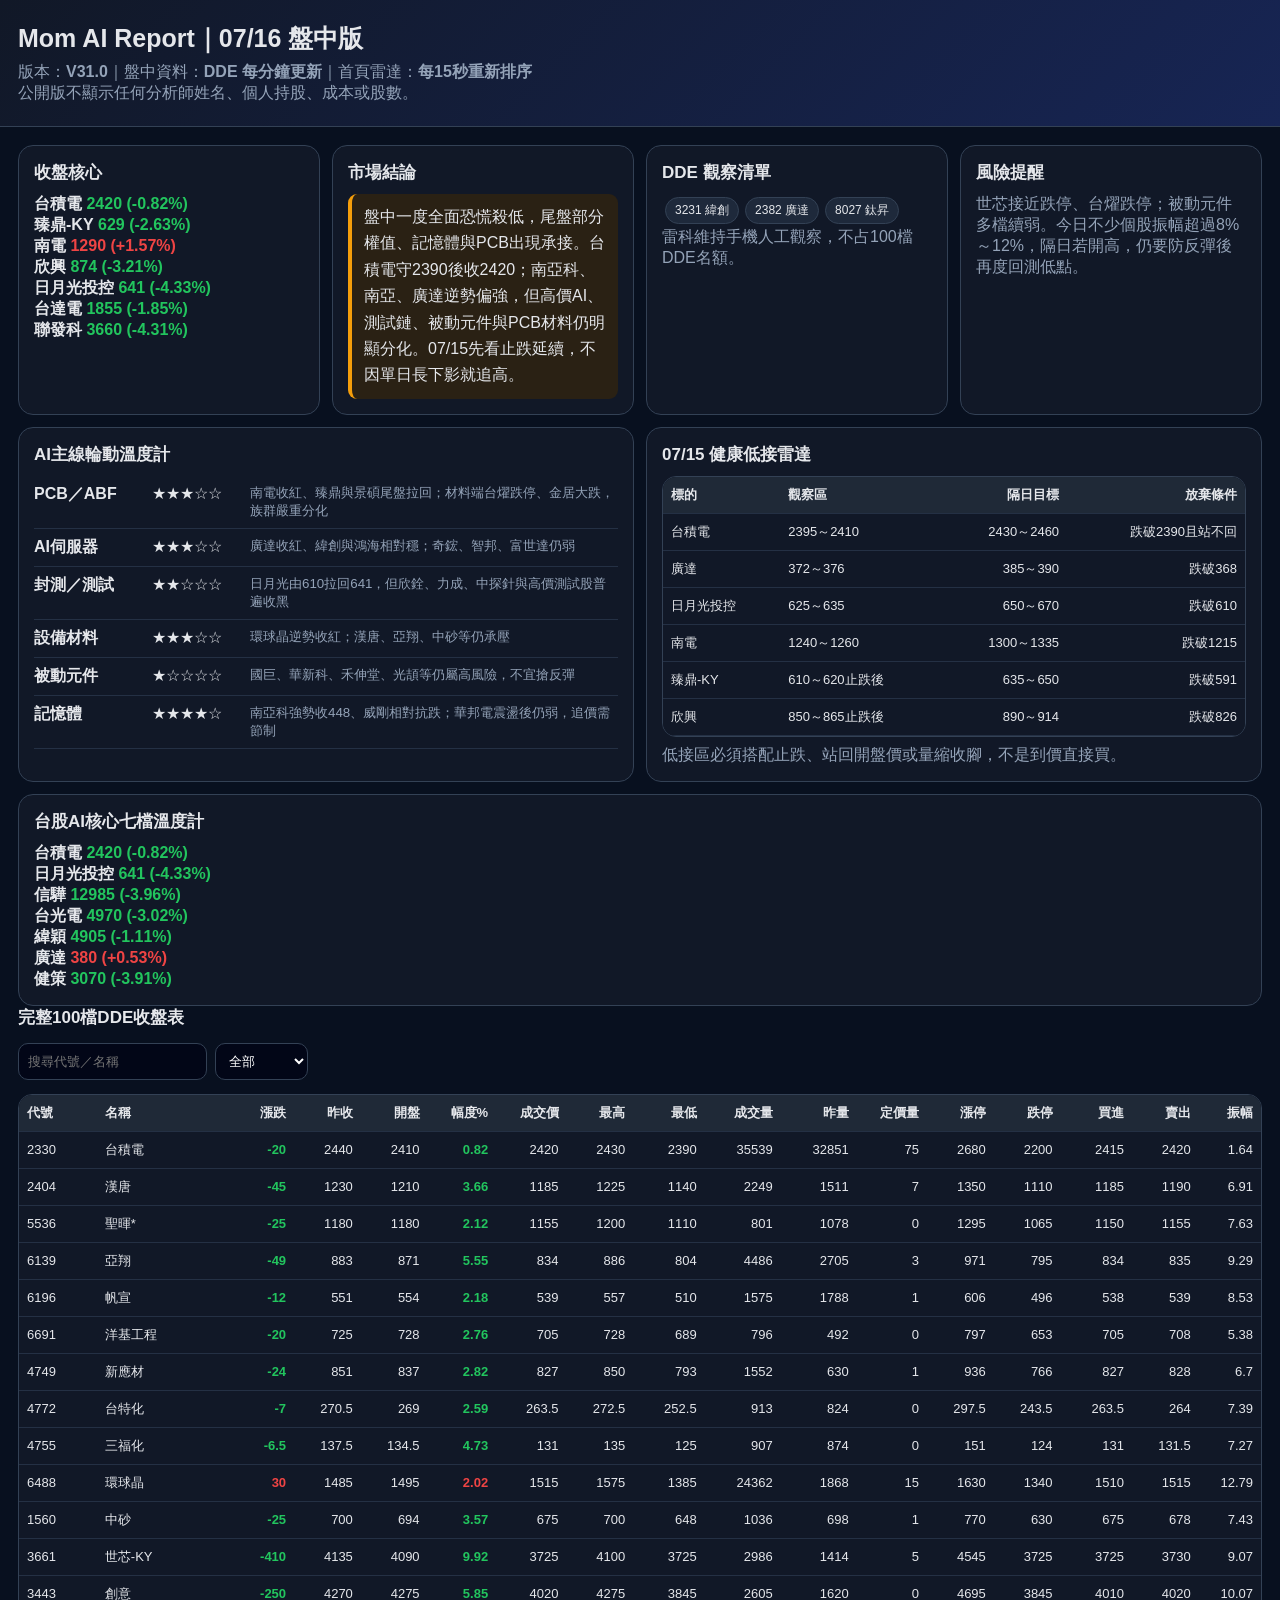
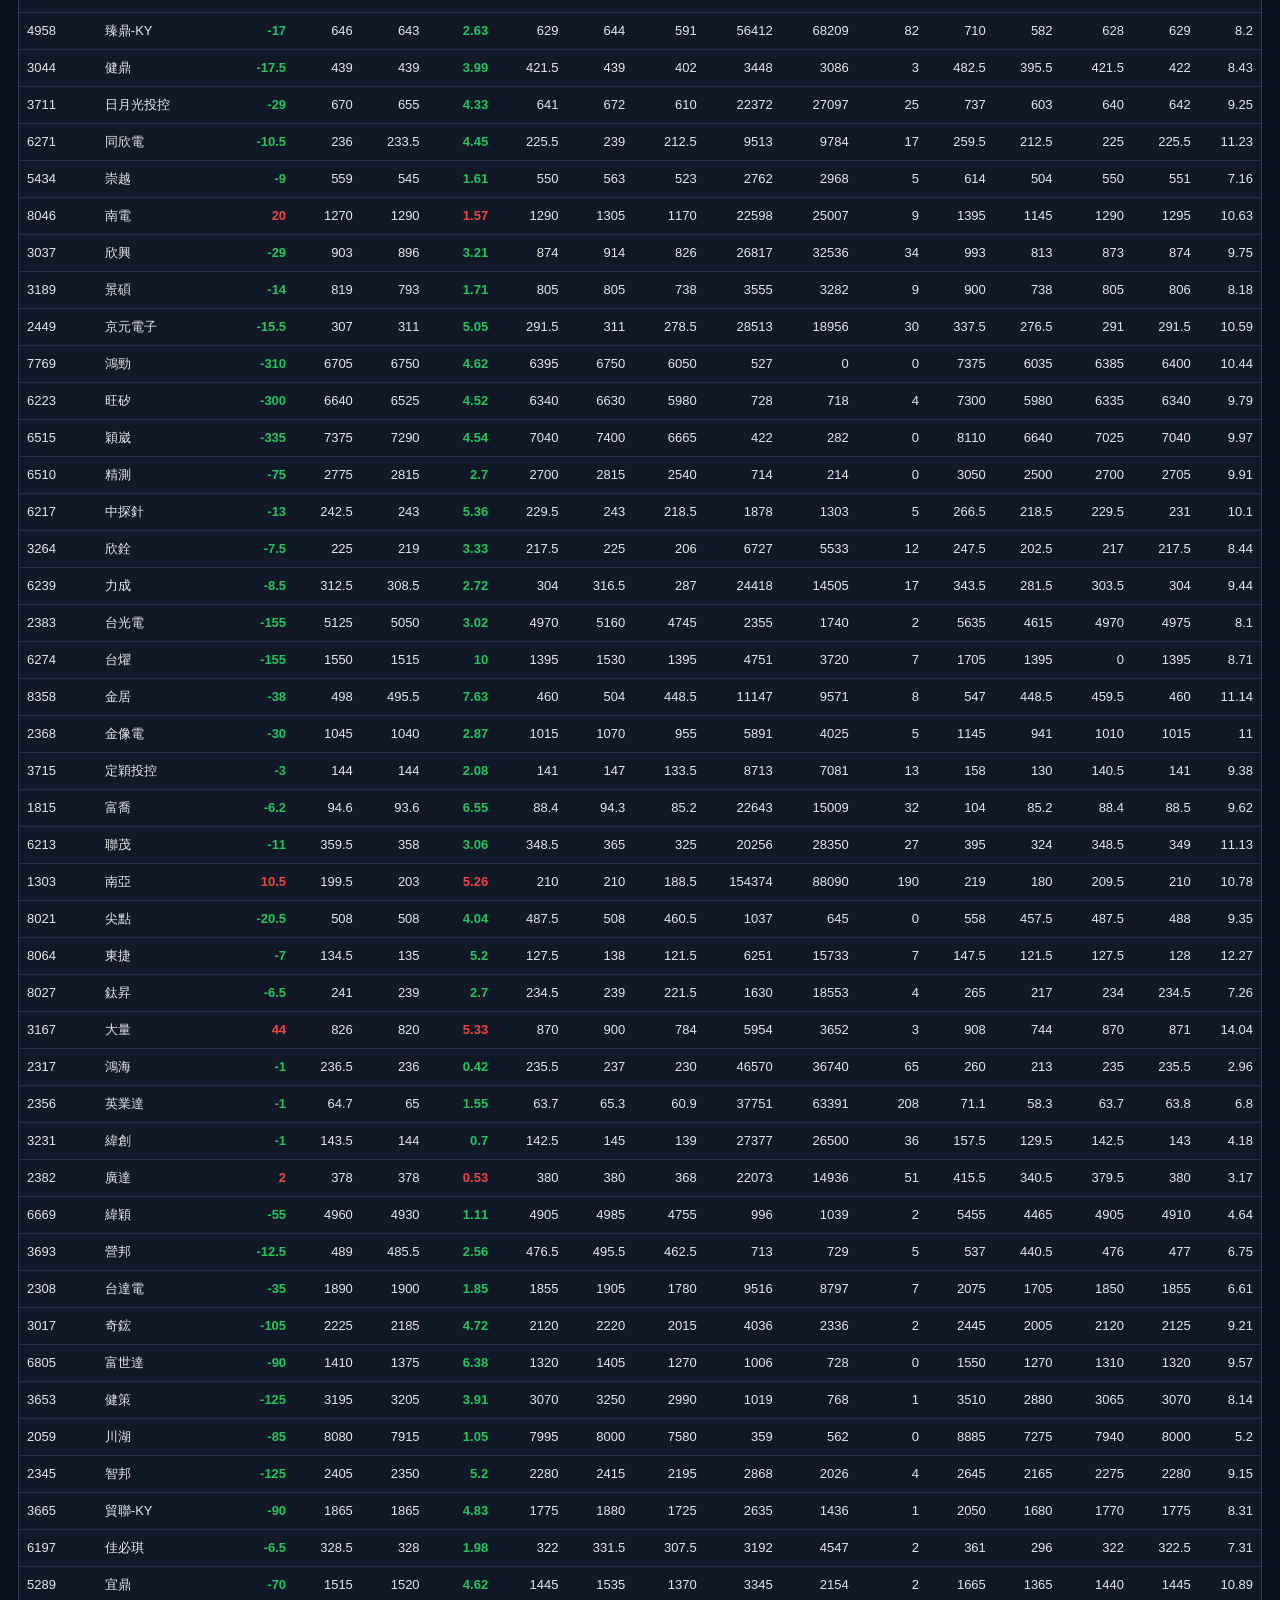
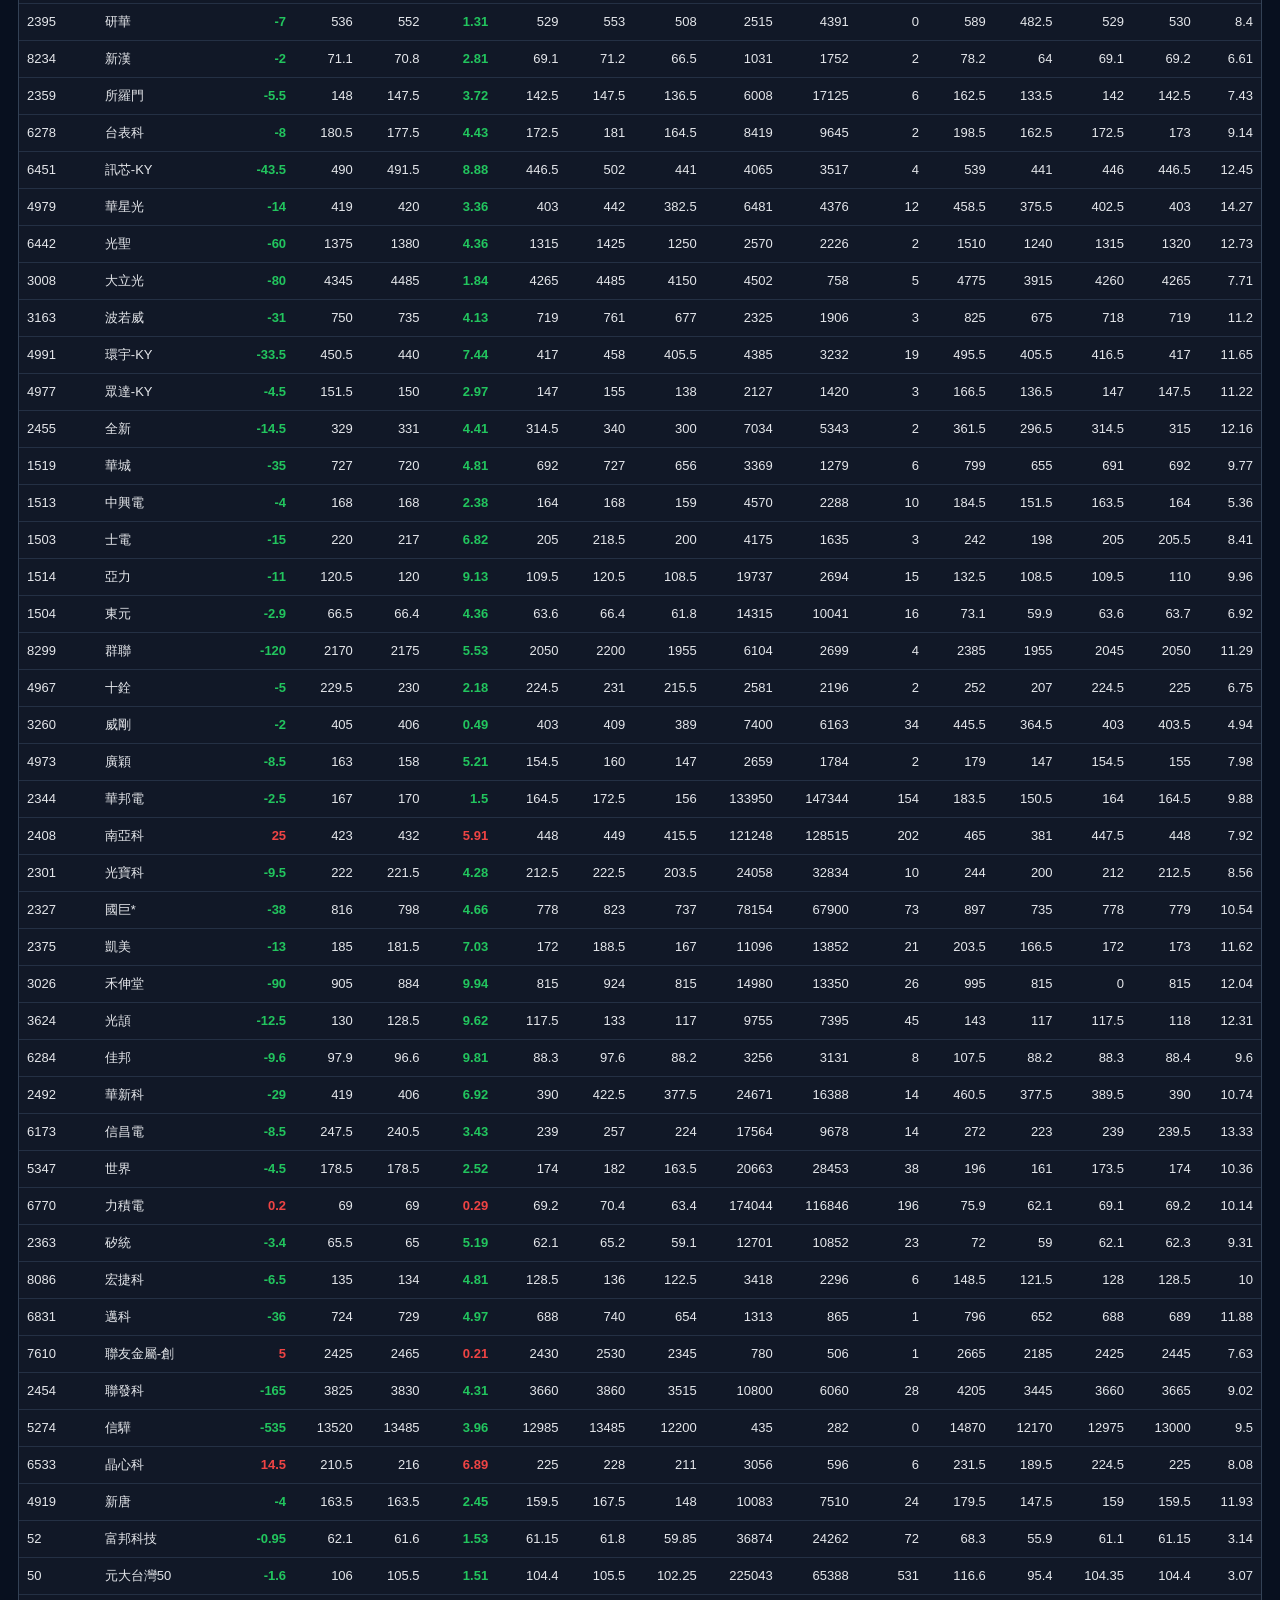
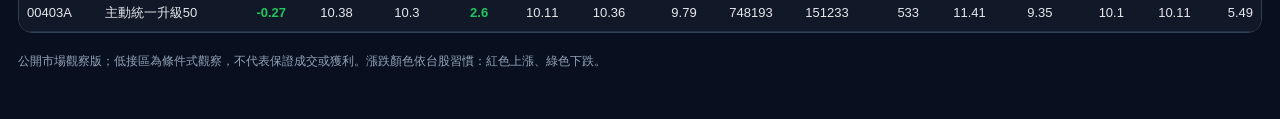
==== index.html @ e77344ac "V27.4 FIX7 select100 page update time 2026-07-16 15:23:47" ====
﻿<!doctype html>
<html lang="zh-Hant">
<head>
<meta charset="utf-8">
<meta name="viewport" content="width=device-width,initial-scale=1">
<title>Mom AI Report｜07/16 盤中版</title>
<style>
:root{--bg:#08101f;--card:#111827;--line:#334155;--text:#e5e7eb;--muted:#94a3b8;--up:#ef4444;--down:#22c55e;--warn:#f59e0b;--ok:#38bdf8}
*{box-sizing:border-box}body{margin:0;background:var(--bg);color:var(--text);font-family:-apple-system,BlinkMacSystemFont,"Segoe UI","Noto Sans TC",Arial,sans-serif}
header{padding:22px 18px;background:linear-gradient(135deg,#111827,#172554);border-bottom:1px solid var(--line)}h1{margin:0 0 7px;font-size:25px}.sub,.muted{color:var(--muted)}.wrap{max-width:1280px;margin:auto;padding:18px}
.grid{display:grid;grid-template-columns:repeat(4,1fr);gap:12px}.card{background:#111827;border:1px solid var(--line);border-radius:15px;padding:15px}.span2{grid-column:span 2}.span4{grid-column:span 4}
h2{font-size:17px;margin:0 0 10px}.badge{display:inline-block;margin:3px;padding:4px 9px;border:1px solid var(--line);background:#1e293b;border-radius:999px;font-size:12px}
.theme{display:grid;grid-template-columns:110px 90px 1fr;gap:8px;padding:8px 0;border-bottom:1px solid #243044}.theme small{color:var(--muted)}.notice{padding:10px 12px;border-left:4px solid var(--warn);background:#2a2114;border-radius:9px;line-height:1.65}
.controls{display:flex;gap:8px;flex-wrap:wrap;margin:14px 0}input,select{background:#020617;color:#fff;border:1px solid var(--line);border-radius:10px;padding:9px}
.table-wrap{overflow:auto;border-radius:14px;border:1px solid var(--line)}table{width:100%;border-collapse:collapse;background:#111827;font-size:13px}th,td{padding:9px 8px;border-bottom:1px solid #243044;text-align:right;white-space:nowrap}th{background:#1f2937;position:sticky;top:0;z-index:1}td:nth-child(1),td:nth-child(2),th:nth-child(1),th:nth-child(2){text-align:left}
.up{color:var(--up);font-weight:700}.down{color:var(--down);font-weight:700}.flat{color:var(--muted)}.footer{color:var(--muted);font-size:12px;line-height:1.7;margin:18px 0 30px}
@media(max-width:900px){.grid{grid-template-columns:1fr 1fr}.span2,.span4{grid-column:span 2}}@media(max-width:560px){.grid{grid-template-columns:1fr}.span2,.span4{grid-column:span 1}}
</style></head>
<body>
<header>
<h1>Mom AI Report｜07/16 盤中版</h1>
<div class="sub">版本：<b>V30.2</b>｜盤中資料：<b>DDE 每分鐘更新</b>｜首頁雷達：<b>每15秒重新排序</b><br>公開版不顯示任何分析師姓名、個人持股、成本或股數。</div>
</header>
<div class="wrap">
<div class="grid">
<section class="card"><h2>收盤核心</h2><div id="core"></div></section>
<section class="card"><h2>市場結論</h2><div class="notice">盤中一度全面恐慌殺低，尾盤部分權值、記憶體與PCB出現承接。台積電守2390後收2420；南亞科、南亞、廣達逆勢偏強，但高價AI、測試鏈、被動元件與PCB材料仍明顯分化。07/15先看止跌延續，不因單日長下影就追高。</div></section>
<section class="card"><h2>DDE 觀察清單</h2><span class="badge">3231 緯創</span><span class="badge">2382 廣達</span><span class="badge">8027 鈦昇</span><div class="muted">雷科維持手機人工觀察，不占100檔DDE名額。</div></section>
<section class="card"><h2>風險提醒</h2><div class="muted">世芯接近跌停、台燿跌停；被動元件多檔續弱。今日不少個股振幅超過8%～12%，隔日若開高，仍要防反彈後再度回測低點。</div></section>

<section class="card span2"><h2>AI主線輪動溫度計</h2>
<div class="theme"><b>PCB／ABF</b><span>★★★☆☆</span><small>南電收紅、臻鼎與景碩尾盤拉回；材料端台燿跌停、金居大跌，族群嚴重分化</small></div>
<div class="theme"><b>AI伺服器</b><span>★★★☆☆</span><small>廣達收紅、緯創與鴻海相對穩；奇鋐、智邦、富世達仍弱</small></div>
<div class="theme"><b>封測／測試</b><span>★★☆☆☆</span><small>日月光由610拉回641，但欣銓、力成、中探針與高價測試股普遍收黑</small></div>
<div class="theme"><b>設備材料</b><span>★★★☆☆</span><small>環球晶逆勢收紅；漢唐、亞翔、中砂等仍承壓</small></div>
<div class="theme"><b>被動元件</b><span>★☆☆☆☆</span><small>國巨、華新科、禾伸堂、光頡等仍屬高風險，不宜搶反彈</small></div>
<div class="theme"><b>記憶體</b><span>★★★★☆</span><small>南亞科強勢收448、威剛相對抗跌；華邦電震盪後仍弱，追價需節制</small></div>
</section>

<section class="card span2"><h2>07/15 健康低接雷達</h2>
<div class="table-wrap"><table><thead><tr><th>標的</th><th>觀察區</th><th>隔日目標</th><th>放棄條件</th></tr></thead><tbody>
<tr><td>台積電</td><td>2395～2410</td><td>2430～2460</td><td>跌破2390且站不回</td></tr>
<tr><td>廣達</td><td>372～376</td><td>385～390</td><td>跌破368</td></tr>
<tr><td>日月光投控</td><td>625～635</td><td>650～670</td><td>跌破610</td></tr>
<tr><td>南電</td><td>1240～1260</td><td>1300～1335</td><td>跌破1215</td></tr>
<tr><td>臻鼎-KY</td><td>610～620止跌後</td><td>635～650</td><td>跌破591</td></tr>
<tr><td>欣興</td><td>850～865止跌後</td><td>890～914</td><td>跌破826</td></tr>
</tbody></table></div>
<div class="muted" style="margin-top:8px">低接區必須搭配止跌、站回開盤價或量縮收腳，不是到價直接買。</div>
</section>

<section class="card span4"><h2>台股AI核心七檔溫度計</h2><div id="ai7"></div></section>
</div>

<h2>完整100檔DDE收盤表</h2>
<div class="controls">
<input id="q" placeholder="搜尋代號／名稱" oninput="render()">
<select id="f" onchange="render()">
<option value="all">全部</option><option value="up">紅盤</option><option value="down">綠盤</option><option value="hot">漲幅≥5%</option><option value="weak">跌幅≥3%</option>
</select>
</div>
<div class="table-wrap"><table id="tbl"></table></div>
<div class="footer">公開市場觀察版；低接區為條件式觀察，不代表保證成交或獲利。漲跌顏色依台股習慣：紅色上漲、綠色下跌。</div>
</div>

<script>
const P={"meta":{"version":"V27.2","last_updated":"2026-07-14 13:30 收盤後","dde_count":100},"rows":[{"代號":"2330","名稱":"台積電","擴充名":"2330","漲跌":-20,"昨收":2440,"開盤":2410,"幅度%":0.82,"成交價":2420,"最高":2430,"最低":2390,"成交量":35539,"昨量":32851,"定價量":75,"漲停":2680,"跌停":2200,"單量":75,"成交金額":8571322,"賣量":30,"買量":238,"振幅":1.64,"買進":2415,"賣出":2420},{"代號":"2404","名稱":"漢唐","擴充名":"2404","漲跌":-45,"昨收":1230,"開盤":1210,"幅度%":3.66,"成交價":1185,"最高":1225,"最低":1140,"成交量":2249,"昨量":1511,"定價量":7,"漲停":1350,"跌停":1110,"單量":7,"成交金額":264345,"賣量":55,"買量":19,"振幅":6.91,"買進":1185,"賣出":1190},{"代號":"5536","名稱":"聖暉*","擴充名":"5536","漲跌":-25,"昨收":1180,"開盤":1180,"幅度%":2.12,"成交價":1155,"最高":1200,"最低":1110,"成交量":801,"昨量":1078,"定價量":0,"漲停":1295,"跌停":1065,"單量":32,"成交金額":91440,"賣量":5,"買量":4,"振幅":7.63,"買進":1150,"賣出":1155},{"代號":"6139","名稱":"亞翔","擴充名":"6139","漲跌":-49,"昨收":883,"開盤":871,"幅度%":5.55,"成交價":834,"最高":886,"最低":804,"成交量":4486,"昨量":2705,"定價量":3,"漲停":971,"跌停":795,"單量":3,"成交金額":374096,"賣量":20,"買量":4,"振幅":9.29,"買進":834,"賣出":835},{"代號":"6196","名稱":"帆宣","擴充名":"6196","漲跌":-12,"昨收":551,"開盤":554,"幅度%":2.18,"成交價":539,"最高":557,"最低":510,"成交量":1575,"昨量":1788,"定價量":1,"漲停":606,"跌停":496,"單量":1,"成交金額":83761,"賣量":17,"買量":2,"振幅":8.53,"買進":538,"賣出":539},{"代號":"6691","名稱":"洋基工程","擴充名":"6691","漲跌":-20,"昨收":725,"開盤":728,"幅度%":2.76,"成交價":705,"最高":728,"最低":689,"成交量":796,"昨量":492,"定價量":0,"漲停":797,"跌停":653,"單量":27,"成交金額":55952,"賣量":1,"買量":6,"振幅":5.38,"買進":705,"賣出":708},{"代號":"4749","名稱":"新應材","擴充名":"4749","漲跌":-24,"昨收":851,"開盤":837,"幅度%":2.82,"成交價":827,"最高":850,"最低":793,"成交量":1552,"昨量":630,"定價量":1,"漲停":936,"跌停":766,"單量":1,"成交金額":126520,"賣量":1,"買量":10,"振幅":6.7,"買進":827,"賣出":828},{"代號":"4772","名稱":"台特化","擴充名":"4772","漲跌":-7,"昨收":270.5,"開盤":269,"幅度%":2.59,"成交價":263.5,"最高":272.5,"最低":252.5,"成交量":913,"昨量":824,"定價量":0,"漲停":297.5,"跌停":243.5,"單量":18,"成交金額":23717,"賣量":1,"買量":8,"振幅":7.39,"買進":263.5,"賣出":264},{"代號":"4755","名稱":"三福化","擴充名":"4755","漲跌":-6.5,"昨收":137.5,"開盤":134.5,"幅度%":4.73,"成交價":131,"最高":135,"最低":125,"成交量":907,"昨量":874,"定價量":0,"漲停":151,"跌停":124,"單量":17,"成交金額":11685,"賣量":4,"買量":2,"振幅":7.27,"買進":131,"賣出":131.5},{"代號":"6488","名稱":"環球晶","擴充名":"6488","漲跌":30,"昨收":1485,"開盤":1495,"幅度%":2.02,"成交價":1515,"最高":1575,"最低":1385,"成交量":24362,"昨量":1868,"定價量":15,"漲停":1630,"跌停":1340,"單量":15,"成交金額":3632358,"賣量":6,"買量":43,"振幅":12.79,"買進":1510,"賣出":1515},{"代號":"1560","名稱":"中砂","擴充名":"1560","漲跌":-25,"昨收":700,"開盤":694,"幅度%":3.57,"成交價":675,"最高":700,"最低":648,"成交量":1036,"昨量":698,"定價量":1,"漲停":770,"跌停":630,"單量":1,"成交金額":69411,"賣量":2,"買量":1,"振幅":7.43,"買進":675,"賣出":678},{"代號":"3661","名稱":"世芯-KY","擴充名":"3661","漲跌":-410,"昨收":4135,"開盤":4090,"幅度%":9.92,"成交價":3725,"最高":4100,"最低":3725,"成交量":2986,"昨量":1414,"定價量":5,"漲停":4545,"跌停":3725,"單量":5,"成交金額":1128360,"賣量":3,"買量":8,"振幅":9.07,"買進":3725,"賣出":3730},{"代號":"3443","名稱":"創意","擴充名":"3443","漲跌":-250,"昨收":4270,"開盤":4275,"幅度%":5.85,"成交價":4020,"最高":4275,"最低":3845,"成交量":2605,"昨量":1620,"定價量":0,"漲停":4695,"跌停":3845,"單量":53,"成交金額":1030665,"賣量":1,"買量":2,"振幅":10.07,"買進":4010,"賣出":4020},{"代號":"4958","名稱":"臻鼎-KY","擴充名":"4958","漲跌":-17,"昨收":646,"開盤":643,"幅度%":2.63,"成交價":629,"最高":644,"最低":591,"成交量":56412,"昨量":68209,"定價量":82,"漲停":710,"跌停":582,"單量":82,"成交金額":3483596,"賣量":175,"買量":116,"振幅":8.2,"買進":628,"賣出":629},{"代號":"3044","名稱":"健鼎","擴充名":"3044","漲跌":-17.5,"昨收":439,"開盤":439,"幅度%":3.99,"成交價":421.5,"最高":439,"最低":402,"成交量":3448,"昨量":3086,"定價量":3,"漲停":482.5,"跌停":395.5,"單量":3,"成交金額":144118,"賣量":6,"買量":17,"振幅":8.43,"買進":421.5,"賣出":422},{"代號":"3711","名稱":"日月光投控","擴充名":"3711","漲跌":-29,"昨收":670,"開盤":655,"幅度%":4.33,"成交價":641,"最高":672,"最低":610,"成交量":22372,"昨量":27097,"定價量":25,"漲停":737,"跌停":603,"單量":25,"成交金額":1419134,"賣量":114,"買量":8,"振幅":9.25,"買進":640,"賣出":642},{"代號":"6271","名稱":"同欣電","擴充名":"6271","漲跌":-10.5,"昨收":236,"開盤":233.5,"幅度%":4.45,"成交價":225.5,"最高":239,"最低":212.5,"成交量":9513,"昨量":9784,"定價量":17,"漲停":259.5,"跌停":212.5,"單量":17,"成交金額":212179,"賣量":50,"買量":28,"振幅":11.23,"買進":225,"賣出":225.5},{"代號":"5434","名稱":"崇越","擴充名":"5434","漲跌":-9,"昨收":559,"開盤":545,"幅度%":1.61,"成交價":550,"最高":563,"最低":523,"成交量":2762,"昨量":2968,"定價量":5,"漲停":614,"跌停":504,"單量":5,"成交金額":150645,"賣量":12,"買量":4,"振幅":7.16,"買進":550,"賣出":551},{"代號":"8046","名稱":"南電","擴充名":"8046","漲跌":20,"昨收":1270,"開盤":1290,"幅度%":1.57,"成交價":1290,"最高":1305,"最低":1170,"成交量":22598,"昨量":25007,"定價量":9,"漲停":1395,"跌停":1145,"單量":9,"成交金額":2819625,"賣量":38,"買量":26,"振幅":10.63,"買進":1290,"賣出":1295},{"代號":"3037","名稱":"欣興","擴充名":"3037","漲跌":-29,"昨收":903,"開盤":896,"幅度%":3.21,"成交價":874,"最高":914,"最低":826,"成交量":26817,"昨量":32536,"定價量":34,"漲停":993,"跌停":813,"單量":34,"成交金額":2325254,"賣量":37,"買量":23,"振幅":9.75,"買進":873,"賣出":874},{"代號":"3189","名稱":"景碩","擴充名":"3189","漲跌":-14,"昨收":819,"開盤":793,"幅度%":1.71,"成交價":805,"最高":805,"最低":738,"成交量":3555,"昨量":3282,"定價量":9,"漲停":900,"跌停":738,"單量":9,"成交金額":274819,"賣量":1,"買量":3,"振幅":8.18,"買進":805,"賣出":806},{"代號":"2449","名稱":"京元電子","擴充名":"2449","漲跌":-15.5,"昨收":307,"開盤":311,"幅度%":5.05,"成交價":291.5,"最高":311,"最低":278.5,"成交量":28513,"昨量":18956,"定價量":30,"漲停":337.5,"跌停":276.5,"單量":30,"成交金額":824912,"賣量":23,"買量":204,"振幅":10.59,"買進":291,"賣出":291.5},{"代號":"7769","名稱":"鴻勁","擴充名":"7769","漲跌":-310,"昨收":6705,"開盤":6750,"幅度%":4.62,"成交價":6395,"最高":6750,"最低":6050,"成交量":527,"昨量":0,"定價量":0,"漲停":7375,"跌停":6035,"單量":34,"成交金額":332881,"賣量":7,"買量":1,"振幅":10.44,"買進":6385,"賣出":6400},{"代號":"6223","名稱":"旺矽","擴充名":"6223","漲跌":-300,"昨收":6640,"開盤":6525,"幅度%":4.52,"成交價":6340,"最高":6630,"最低":5980,"成交量":728,"昨量":718,"定價量":4,"漲停":7300,"跌停":5980,"單量":4,"成交金額":455657,"賣量":8,"買量":1,"振幅":9.79,"買進":6335,"賣出":6340},{"代號":"6515","名稱":"穎崴","擴充名":"6515","漲跌":-335,"昨收":7375,"開盤":7290,"幅度%":4.54,"成交價":7040,"最高":7400,"最低":6665,"成交量":422,"昨量":282,"定價量":0,"漲停":8110,"跌停":6640,"單量":31,"成交金額":291985,"賣量":1,"買量":1,"振幅":9.97,"買進":7025,"賣出":7040},{"代號":"6510","名稱":"精測","擴充名":"6510","漲跌":-75,"昨收":2775,"開盤":2815,"幅度%":2.7,"成交價":2700,"最高":2815,"最低":2540,"成交量":714,"昨量":214,"定價量":0,"漲停":3050,"跌停":2500,"單量":21,"成交金額":187765,"賣量":2,"買量":6,"振幅":9.91,"買進":2700,"賣出":2705},{"代號":"6217","名稱":"中探針","擴充名":"6217","漲跌":-13,"昨收":242.5,"開盤":243,"幅度%":5.36,"成交價":229.5,"最高":243,"最低":218.5,"成交量":1878,"昨量":1303,"定價量":5,"漲停":266.5,"跌停":218.5,"單量":5,"成交金額":42211,"賣量":4,"買量":2,"振幅":10.1,"買進":229.5,"賣出":231},{"代號":"3264","名稱":"欣銓","擴充名":"3264","漲跌":-7.5,"昨收":225,"開盤":219,"幅度%":3.33,"成交價":217.5,"最高":225,"最低":206,"成交量":6727,"昨量":5533,"定價量":12,"漲停":247.5,"跌停":202.5,"單量":12,"成交金額":143755,"賣量":7,"買量":100,"振幅":8.44,"買進":217,"賣出":217.5},{"代號":"6239","名稱":"力成","擴充名":"6239","漲跌":-8.5,"昨收":312.5,"開盤":308.5,"幅度%":2.72,"成交價":304,"最高":316.5,"最低":287,"成交量":24418,"昨量":14505,"定價量":17,"漲停":343.5,"跌停":281.5,"單量":17,"成交金額":727328,"賣量":7,"買量":25,"振幅":9.44,"買進":303.5,"賣出":304},{"代號":"2383","名稱":"台光電","擴充名":"2383","漲跌":-155,"昨收":5125,"開盤":5050,"幅度%":3.02,"成交價":4970,"最高":5160,"最低":4745,"成交量":2355,"昨量":1740,"定價量":2,"漲停":5635,"跌停":4615,"單量":2,"成交金額":1160769,"賣量":4,"買量":3,"振幅":8.1,"買進":4970,"賣出":4975},{"代號":"6274","名稱":"台燿","擴充名":"6274","漲跌":-155,"昨收":1550,"開盤":1515,"幅度%":10,"成交價":1395,"最高":1530,"最低":1395,"成交量":4751,"昨量":3720,"定價量":7,"漲停":1705,"跌停":1395,"單量":7,"成交金額":682562,"賣量":2417,"買量":0,"振幅":8.71,"買進":0,"賣出":1395},{"代號":"8358","名稱":"金居","擴充名":"8358","漲跌":-38,"昨收":498,"開盤":495.5,"幅度%":7.63,"成交價":460,"最高":504,"最低":448.5,"成交量":11147,"昨量":9571,"定價量":8,"漲停":547,"跌停":448.5,"單量":8,"成交金額":518064,"賣量":82,"買量":17,"振幅":11.14,"買進":459.5,"賣出":460},{"代號":"2368","名稱":"金像電","擴充名":"2368","漲跌":-30,"昨收":1045,"開盤":1040,"幅度%":2.87,"成交價":1015,"最高":1070,"最低":955,"成交量":5891,"昨量":4025,"定價量":5,"漲停":1145,"跌停":941,"單量":5,"成交金額":586132,"賣量":36,"買量":28,"振幅":11,"買進":1010,"賣出":1015},{"代號":"3715","名稱":"定穎投控","擴充名":"3715","漲跌":-3,"昨收":144,"開盤":144,"幅度%":2.08,"成交價":141,"最高":147,"最低":133.5,"成交量":8713,"昨量":7081,"定價量":13,"漲停":158,"跌停":130,"單量":13,"成交金額":121374,"賣量":11,"買量":27,"振幅":9.38,"買進":140.5,"賣出":141},{"代號":"1815","名稱":"富喬","擴充名":"1815","漲跌":-6.2,"昨收":94.6,"開盤":93.6,"幅度%":6.55,"成交價":88.4,"最高":94.3,"最低":85.2,"成交量":22643,"昨量":15009,"定價量":32,"漲停":104,"跌停":85.2,"單量":32,"成交金額":199339,"賣量":27,"買量":55,"振幅":9.62,"買進":88.4,"賣出":88.5},{"代號":"6213","名稱":"聯茂","擴充名":"6213","漲跌":-11,"昨收":359.5,"開盤":358,"幅度%":3.06,"成交價":348.5,"最高":365,"最低":325,"成交量":20256,"昨量":28350,"定價量":27,"漲停":395,"跌停":324,"單量":27,"成交金額":700650,"賣量":12,"買量":222,"振幅":11.13,"買進":348.5,"賣出":349},{"代號":"1303","名稱":"南亞","擴充名":"1303","漲跌":10.5,"昨收":199.5,"開盤":203,"幅度%":5.26,"成交價":210,"最高":210,"最低":188.5,"成交量":154374,"昨量":88090,"定價量":190,"漲停":219,"跌停":180,"單量":190,"成交金額":3081455,"賣量":292,"買量":108,"振幅":10.78,"買進":209.5,"賣出":210},{"代號":"8021","名稱":"尖點","擴充名":"8021","漲跌":-20.5,"昨收":508,"開盤":508,"幅度%":4.04,"成交價":487.5,"最高":508,"最低":460.5,"成交量":1037,"昨量":645,"定價量":0,"漲停":558,"跌停":457.5,"單量":58,"成交金額":49357,"賣量":14,"買量":1,"振幅":9.35,"買進":487.5,"賣出":488},{"代號":"8064","名稱":"東捷","擴充名":"8064","漲跌":-7,"昨收":134.5,"開盤":135,"幅度%":5.2,"成交價":127.5,"最高":138,"最低":121.5,"成交量":6251,"昨量":15733,"定價量":7,"漲停":147.5,"跌停":121.5,"單量":7,"成交金額":80325,"賣量":11,"買量":58,"振幅":12.27,"買進":127.5,"賣出":128},{"代號":"8027","名稱":"鈦昇","擴充名":"8027","漲跌":-6.5,"昨收":241,"開盤":239,"幅度%":2.7,"成交價":234.5,"最高":239,"最低":221.5,"成交量":1630,"昨量":18553,"定價量":4,"漲停":265,"跌停":217,"單量":4,"成交金額":37594,"賣量":5,"買量":10,"振幅":7.26,"買進":234,"賣出":234.5},{"代號":"3167","名稱":"大量","擴充名":"3167","漲跌":44,"昨收":826,"開盤":820,"幅度%":5.33,"成交價":870,"最高":900,"最低":784,"成交量":5954,"昨量":3652,"定價量":3,"漲停":908,"跌停":744,"單量":3,"成交金額":498634,"賣量":5,"買量":4,"振幅":14.04,"買進":870,"賣出":871},{"代號":"2317","名稱":"鴻海","擴充名":"2317","漲跌":-1,"昨收":236.5,"開盤":236,"幅度%":0.42,"成交價":235.5,"最高":237,"最低":230,"成交量":46570,"昨量":36740,"定價量":65,"漲停":260,"跌停":213,"單量":65,"成交金額":1086558,"賣量":189,"買量":99,"振幅":2.96,"買進":235,"賣出":235.5},{"代號":"2356","名稱":"英業達","擴充名":"2356","漲跌":-1,"昨收":64.7,"開盤":65,"幅度%":1.55,"成交價":63.7,"最高":65.3,"最低":60.9,"成交量":37751,"昨量":63391,"定價量":208,"漲停":71.1,"跌停":58.3,"單量":208,"成交金額":238430,"賣量":1,"買量":13,"振幅":6.8,"買進":63.7,"賣出":63.8},{"代號":"3231","名稱":"緯創","擴充名":"3231","漲跌":-1,"昨收":143.5,"開盤":144,"幅度%":0.7,"成交價":142.5,"最高":145,"最低":139,"成交量":27377,"昨量":26500,"定價量":36,"漲停":157.5,"跌停":129.5,"單量":36,"成交金額":386637,"賣量":614,"買量":159,"振幅":4.18,"買進":142.5,"賣出":143},{"代號":"2382","名稱":"廣達","擴充名":"2382","漲跌":2,"昨收":378,"開盤":378,"幅度%":0.53,"成交價":380,"最高":380,"最低":368,"成交量":22073,"昨量":14936,"定價量":51,"漲停":415.5,"跌停":340.5,"單量":51,"成交金額":826728,"賣量":54,"買量":6,"振幅":3.17,"買進":379.5,"賣出":380},{"代號":"6669","名稱":"緯穎","擴充名":"6669","漲跌":-55,"昨收":4960,"開盤":4930,"幅度%":1.11,"成交價":4905,"最高":4985,"最低":4755,"成交量":996,"昨量":1039,"定價量":2,"漲停":5455,"跌停":4465,"單量":2,"成交金額":483959,"賣量":3,"買量":8,"振幅":4.64,"買進":4905,"賣出":4910},{"代號":"3693","名稱":"營邦","擴充名":"3693","漲跌":-12.5,"昨收":489,"開盤":485.5,"幅度%":2.56,"成交價":476.5,"最高":495.5,"最低":462.5,"成交量":713,"昨量":729,"定價量":5,"漲停":537,"跌停":440.5,"單量":5,"成交金額":33895,"賣量":1,"買量":6,"振幅":6.75,"買進":476,"賣出":477},{"代號":"2308","名稱":"台達電","擴充名":"2308","漲跌":-35,"昨收":1890,"開盤":1900,"幅度%":1.85,"成交價":1855,"最高":1905,"最低":1780,"成交量":9516,"昨量":8797,"定價量":7,"漲停":2075,"跌停":1705,"單量":7,"成交金額":1746339,"賣量":20,"買量":101,"振幅":6.61,"買進":1850,"賣出":1855},{"代號":"3017","名稱":"奇鋐","擴充名":"3017","漲跌":-105,"昨收":2225,"開盤":2185,"幅度%":4.72,"成交價":2120,"最高":2220,"最低":2015,"成交量":4036,"昨量":2336,"定價量":2,"漲停":2445,"跌停":2005,"單量":2,"成交金額":846240,"賣量":17,"買量":6,"振幅":9.21,"買進":2120,"賣出":2125},{"代號":"6805","名稱":"富世達","擴充名":"6805","漲跌":-90,"昨收":1410,"開盤":1375,"幅度%":6.38,"成交價":1320,"最高":1405,"最低":1270,"成交量":1006,"昨量":728,"定價量":0,"漲停":1550,"跌停":1270,"單量":45,"成交金額":132340,"賣量":2,"買量":10,"振幅":9.57,"買進":1310,"賣出":1320},{"代號":"3653","名稱":"健策","擴充名":"3653","漲跌":-125,"昨收":3195,"開盤":3205,"幅度%":3.91,"成交價":3070,"最高":3250,"最低":2990,"成交量":1019,"昨量":768,"定價量":1,"漲停":3510,"跌停":2880,"單量":1,"成交金額":315303,"賣量":9,"買量":1,"振幅":8.14,"買進":3065,"賣出":3070},{"代號":"2059","名稱":"川湖","擴充名":"2059","漲跌":-85,"昨收":8080,"開盤":7915,"幅度%":1.05,"成交價":7995,"最高":8000,"最低":7580,"成交量":359,"昨量":562,"定價量":0,"漲停":8885,"跌停":7275,"單量":28,"成交金額":280590,"賣量":2,"買量":1,"振幅":5.2,"買進":7940,"賣出":8000},{"代號":"2345","名稱":"智邦","擴充名":"2345","漲跌":-125,"昨收":2405,"開盤":2350,"幅度%":5.2,"成交價":2280,"最高":2415,"最低":2195,"成交量":2868,"昨量":2026,"定價量":4,"漲停":2645,"跌停":2165,"單量":4,"成交金額":655125,"賣量":25,"買量":8,"振幅":9.15,"買進":2275,"賣出":2280},{"代號":"3665","名稱":"貿聯-KY","擴充名":"3665","漲跌":-90,"昨收":1865,"開盤":1865,"幅度%":4.83,"成交價":1775,"最高":1880,"最低":1725,"成交量":2635,"昨量":1436,"定價量":1,"漲停":2050,"跌停":1680,"單量":1,"成交金額":464945,"賣量":18,"買量":3,"振幅":8.31,"買進":1770,"賣出":1775},{"代號":"6197","名稱":"佳必琪","擴充名":"6197","漲跌":-6.5,"昨收":328.5,"開盤":328,"幅度%":1.98,"成交價":322,"最高":331.5,"最低":307.5,"成交量":3192,"昨量":4547,"定價量":2,"漲停":361,"跌停":296,"單量":2,"成交金額":102218,"賣量":1,"買量":19,"振幅":7.31,"買進":322,"賣出":322.5},{"代號":"5289","名稱":"宜鼎","擴充名":"5289","漲跌":-70,"昨收":1515,"開盤":1520,"幅度%":4.62,"成交價":1445,"最高":1535,"最低":1370,"成交量":3345,"昨量":2154,"定價量":2,"漲停":1665,"跌停":1365,"單量":2,"成交金額":478185,"賣量":7,"買量":14,"振幅":10.89,"買進":1440,"賣出":1445},{"代號":"2395","名稱":"研華","擴充名":"2395","漲跌":-7,"昨收":536,"開盤":552,"幅度%":1.31,"成交價":529,"最高":553,"最低":508,"成交量":2515,"昨量":4391,"定價量":0,"漲停":589,"跌停":482.5,"單量":302,"成交金額":131719,"賣量":17,"買量":18,"振幅":8.4,"買進":529,"賣出":530},{"代號":"8234","名稱":"新漢","擴充名":"8234","漲跌":-2,"昨收":71.1,"開盤":70.8,"幅度%":2.81,"成交價":69.1,"最高":71.2,"最低":66.5,"成交量":1031,"昨量":1752,"定價量":2,"漲停":78.2,"跌停":64,"單量":2,"成交金額":7065,"賣量":5,"買量":1,"振幅":6.61,"買進":69.1,"賣出":69.2},{"代號":"2359","名稱":"所羅門","擴充名":"2359","漲跌":-5.5,"昨收":148,"開盤":147.5,"幅度%":3.72,"成交價":142.5,"最高":147.5,"最低":136.5,"成交量":6008,"昨量":17125,"定價量":6,"漲停":162.5,"跌停":133.5,"單量":6,"成交金額":84990,"賣量":3,"買量":75,"振幅":7.43,"買進":142,"賣出":142.5},{"代號":"6278","名稱":"台表科","擴充名":"6278","漲跌":-8,"昨收":180.5,"開盤":177.5,"幅度%":4.43,"成交價":172.5,"最高":181,"最低":164.5,"成交量":8419,"昨量":9645,"定價量":2,"漲停":198.5,"跌停":162.5,"單量":2,"成交金額":143603,"賣量":34,"買量":15,"振幅":9.14,"買進":172.5,"賣出":173},{"代號":"6451","名稱":"訊芯-KY","擴充名":"6451","漲跌":-43.5,"昨收":490,"開盤":491.5,"幅度%":8.88,"成交價":446.5,"最高":502,"最低":441,"成交量":4065,"昨量":3517,"定價量":4,"漲停":539,"跌停":441,"單量":4,"成交金額":186576,"賣量":16,"買量":23,"振幅":12.45,"買進":446,"賣出":446.5},{"代號":"4979","名稱":"華星光","擴充名":"4979","漲跌":-14,"昨收":419,"開盤":420,"幅度%":3.36,"成交價":403,"最高":442,"最低":382.5,"成交量":6481,"昨量":4376,"定價量":12,"漲停":458.5,"跌停":375.5,"單量":12,"成交金額":264167,"賣量":30,"買量":13,"振幅":14.27,"買進":402.5,"賣出":403},{"代號":"6442","名稱":"光聖","擴充名":"6442","漲跌":-60,"昨收":1375,"開盤":1380,"幅度%":4.36,"成交價":1315,"最高":1425,"最低":1250,"成交量":2570,"昨量":2226,"定價量":2,"漲停":1510,"跌停":1240,"單量":2,"成交金額":336052,"賣量":3,"買量":8,"振幅":12.73,"買進":1315,"賣出":1320},{"代號":"3008","名稱":"大立光","擴充名":"3008","漲跌":-80,"昨收":4345,"開盤":4485,"幅度%":1.84,"成交價":4265,"最高":4485,"最低":4150,"成交量":4502,"昨量":758,"定價量":5,"漲停":4775,"跌停":3915,"單量":5,"成交金額":1941962,"賣量":36,"買量":11,"振幅":7.71,"買進":4260,"賣出":4265},{"代號":"3163","名稱":"波若威","擴充名":"3163","漲跌":-31,"昨收":750,"開盤":735,"幅度%":4.13,"成交價":719,"最高":761,"最低":677,"成交量":2325,"昨量":1906,"定價量":3,"漲停":825,"跌停":675,"單量":3,"成交金額":165503,"賣量":29,"買量":2,"振幅":11.2,"買進":718,"賣出":719},{"代號":"4991","名稱":"環宇-KY","擴充名":"4991","漲跌":-33.5,"昨收":450.5,"開盤":440,"幅度%":7.44,"成交價":417,"最高":458,"最低":405.5,"成交量":4385,"昨量":3232,"定價量":19,"漲停":495.5,"跌停":405.5,"單量":19,"成交金額":184774,"賣量":1,"買量":7,"振幅":11.65,"買進":416.5,"賣出":417},{"代號":"4977","名稱":"眾達-KY","擴充名":"4977","漲跌":-4.5,"昨收":151.5,"開盤":150,"幅度%":2.97,"成交價":147,"最高":155,"最低":138,"成交量":2127,"昨量":1420,"定價量":3,"漲停":166.5,"跌停":136.5,"單量":3,"成交金額":30959,"賣量":23,"買量":3,"振幅":11.22,"買進":147,"賣出":147.5},{"代號":"2455","名稱":"全新","擴充名":"2455","漲跌":-14.5,"昨收":329,"開盤":331,"幅度%":4.41,"成交價":314.5,"最高":340,"最低":300,"成交量":7034,"昨量":5343,"定價量":2,"漲停":361.5,"跌停":296.5,"單量":2,"成交金額":220488,"賣量":6,"買量":4,"振幅":12.16,"買進":314.5,"賣出":315},{"代號":"1519","名稱":"華城","擴充名":"1519","漲跌":-35,"昨收":727,"開盤":720,"幅度%":4.81,"成交價":692,"最高":727,"最低":656,"成交量":3369,"昨量":1279,"定價量":6,"漲停":799,"跌停":655,"單量":6,"成交金額":231093,"賣量":1,"買量":1,"振幅":9.77,"買進":691,"賣出":692},{"代號":"1513","名稱":"中興電","擴充名":"1513","漲跌":-4,"昨收":168,"開盤":168,"幅度%":2.38,"成交價":164,"最高":168,"最低":159,"成交量":4570,"昨量":2288,"定價量":10,"漲停":184.5,"跌停":151.5,"單量":10,"成交金額":74323,"賣量":100,"買量":86,"振幅":5.36,"買進":163.5,"賣出":164},{"代號":"1503","名稱":"士電","擴充名":"1503","漲跌":-15,"昨收":220,"開盤":217,"幅度%":6.82,"成交價":205,"最高":218.5,"最低":200,"成交量":4175,"昨量":1635,"定價量":3,"漲停":242,"跌停":198,"單量":3,"成交金額":86229,"賣量":21,"買量":94,"振幅":8.41,"買進":205,"賣出":205.5},{"代號":"1514","名稱":"亞力","擴充名":"1514","漲跌":-11,"昨收":120.5,"開盤":120,"幅度%":9.13,"成交價":109.5,"最高":120.5,"最低":108.5,"成交量":19737,"昨量":2694,"定價量":15,"漲停":132.5,"跌停":108.5,"單量":15,"成交金額":216975,"賣量":62,"買量":2,"振幅":9.96,"買進":109.5,"賣出":110},{"代號":"1504","名稱":"東元","擴充名":"1504","漲跌":-2.9,"昨收":66.5,"開盤":66.4,"幅度%":4.36,"成交價":63.6,"最高":66.4,"最低":61.8,"成交量":14315,"昨量":10041,"定價量":16,"漲停":73.1,"跌停":59.9,"單量":16,"成交金額":91019,"賣量":32,"買量":5,"振幅":6.92,"買進":63.6,"賣出":63.7},{"代號":"8299","名稱":"群聯","擴充名":"8299","漲跌":-120,"昨收":2170,"開盤":2175,"幅度%":5.53,"成交價":2050,"最高":2200,"最低":1955,"成交量":6104,"昨量":2699,"定價量":4,"漲停":2385,"跌停":1955,"單量":4,"成交金額":1244708,"賣量":18,"買量":17,"振幅":11.29,"買進":2045,"賣出":2050},{"代號":"4967","名稱":"十銓","擴充名":"4967","漲跌":-5,"昨收":229.5,"開盤":230,"幅度%":2.18,"成交價":224.5,"最高":231,"最低":215.5,"成交量":2581,"昨量":2196,"定價量":2,"漲停":252,"跌停":207,"單量":2,"成交金額":57483,"賣量":15,"買量":5,"振幅":6.75,"買進":224.5,"賣出":225},{"代號":"3260","名稱":"威剛","擴充名":"3260","漲跌":-2,"昨收":405,"開盤":406,"幅度%":0.49,"成交價":403,"最高":409,"最低":389,"成交量":7400,"昨量":6163,"定價量":34,"漲停":445.5,"跌停":364.5,"單量":34,"成交金額":295679,"賣量":5,"買量":78,"振幅":4.94,"買進":403,"賣出":403.5},{"代號":"4973","名稱":"廣穎","擴充名":"4973","漲跌":-8.5,"昨收":163,"開盤":158,"幅度%":5.21,"成交價":154.5,"最高":160,"最低":147,"成交量":2659,"昨量":1784,"定價量":2,"漲停":179,"跌停":147,"單量":2,"成交金額":40562,"賣量":8,"買量":6,"振幅":7.98,"買進":154.5,"賣出":155},{"代號":"2344","名稱":"華邦電","擴充名":"2344","漲跌":-2.5,"昨收":167,"開盤":170,"幅度%":1.5,"成交價":164.5,"最高":172.5,"最低":156,"成交量":133950,"昨量":147344,"定價量":154,"漲停":183.5,"跌停":150.5,"單量":154,"成交金額":2196351,"賣量":119,"買量":961,"振幅":9.88,"買進":164,"賣出":164.5},{"代號":"2408","名稱":"南亞科","擴充名":"2408","漲跌":25,"昨收":423,"開盤":432,"幅度%":5.91,"成交價":448,"最高":449,"最低":415.5,"成交量":121248,"昨量":128515,"定價量":202,"漲停":465,"跌停":381,"單量":202,"成交金額":5248449,"賣量":38,"買量":68,"振幅":7.92,"買進":447.5,"賣出":448},{"代號":"2301","名稱":"光寶科","擴充名":"2301","漲跌":-9.5,"昨收":222,"開盤":221.5,"幅度%":4.28,"成交價":212.5,"最高":222.5,"最低":203.5,"成交量":24058,"昨量":32834,"定價量":10,"漲停":244,"跌停":200,"單量":10,"成交金額":508515,"賣量":16,"買量":34,"振幅":8.56,"買進":212,"賣出":212.5},{"代號":"2327","名稱":"國巨*","擴充名":"2327","漲跌":-38,"昨收":816,"開盤":798,"幅度%":4.66,"成交價":778,"最高":823,"最低":737,"成交量":78154,"昨量":67900,"定價量":73,"漲停":897,"跌停":735,"單量":73,"成交金額":6051578,"賣量":24,"買量":100,"振幅":10.54,"買進":778,"賣出":779},{"代號":"2375","名稱":"凱美","擴充名":"2375","漲跌":-13,"昨收":185,"開盤":181.5,"幅度%":7.03,"成交價":172,"最高":188.5,"最低":167,"成交量":11096,"昨量":13852,"定價量":21,"漲停":203.5,"跌停":166.5,"單量":21,"成交金額":195129,"賣量":13,"買量":9,"振幅":11.62,"買進":172,"賣出":173},{"代號":"3026","名稱":"禾伸堂","擴充名":"3026","漲跌":-90,"昨收":905,"開盤":884,"幅度%":9.94,"成交價":815,"最高":924,"最低":815,"成交量":14980,"昨量":13350,"定價量":26,"漲停":995,"跌停":815,"單量":26,"成交金額":1287454,"賣量":225,"買量":0,"振幅":12.04,"買進":0,"賣出":815},{"代號":"3624","名稱":"光頡","擴充名":"3624","漲跌":-12.5,"昨收":130,"開盤":128.5,"幅度%":9.62,"成交價":117.5,"最高":133,"最低":117,"成交量":9755,"昨量":7395,"定價量":45,"漲停":143,"跌停":117,"單量":45,"成交金額":118327,"賣量":48,"買量":111,"振幅":12.31,"買進":117.5,"賣出":118},{"代號":"6284","名稱":"佳邦","擴充名":"6284","漲跌":-9.6,"昨收":97.9,"開盤":96.6,"幅度%":9.81,"成交價":88.3,"最高":97.6,"最低":88.2,"成交量":3256,"昨量":3131,"定價量":8,"漲停":107.5,"跌停":88.2,"單量":8,"成交金額":29543,"賣量":1,"買量":24,"振幅":9.6,"買進":88.3,"賣出":88.4},{"代號":"2492","名稱":"華新科","擴充名":"2492","漲跌":-29,"昨收":419,"開盤":406,"幅度%":6.92,"成交價":390,"最高":422.5,"最低":377.5,"成交量":24671,"昨量":16388,"定價量":14,"漲停":460.5,"跌停":377.5,"單量":14,"成交金額":967731,"賣量":96,"買量":29,"振幅":10.74,"買進":389.5,"賣出":390},{"代號":"6173","名稱":"信昌電","擴充名":"6173","漲跌":-8.5,"昨收":247.5,"開盤":240.5,"幅度%":3.43,"成交價":239,"最高":257,"最低":224,"成交量":17564,"昨量":9678,"定價量":14,"漲停":272,"跌停":223,"單量":14,"成交金額":420634,"賣量":1,"買量":27,"振幅":13.33,"買進":239,"賣出":239.5},{"代號":"5347","名稱":"世界","擴充名":"5347","漲跌":-4.5,"昨收":178.5,"開盤":178.5,"幅度%":2.52,"成交價":174,"最高":182,"最低":163.5,"成交量":20663,"昨量":28453,"定價量":38,"漲停":196,"跌停":161,"單量":38,"成交金額":352561,"賣量":101,"買量":10,"振幅":10.36,"買進":173.5,"賣出":174},{"代號":"6770","名稱":"力積電","擴充名":"6770","漲跌":0.2,"昨收":69,"開盤":69,"幅度%":0.29,"成交價":69.2,"最高":70.4,"最低":63.4,"成交量":174044,"昨量":116846,"定價量":196,"漲停":75.9,"跌停":62.1,"單量":196,"成交金額":1167289,"賣量":199,"買量":169,"振幅":10.14,"買進":69.1,"賣出":69.2},{"代號":"2363","名稱":"矽統","擴充名":"2363","漲跌":-3.4,"昨收":65.5,"開盤":65,"幅度%":5.19,"成交價":62.1,"最高":65.2,"最低":59.1,"成交量":12701,"昨量":10852,"定價量":23,"漲停":72,"跌停":59,"單量":23,"成交金額":78606,"賣量":5,"買量":1,"振幅":9.31,"買進":62.1,"賣出":62.3},{"代號":"8086","名稱":"宏捷科","擴充名":"8086","漲跌":-6.5,"昨收":135,"開盤":134,"幅度%":4.81,"成交價":128.5,"最高":136,"最低":122.5,"成交量":3418,"昨量":2296,"定價量":6,"漲停":148.5,"跌停":121.5,"單量":6,"成交金額":43727,"賣量":24,"買量":48,"振幅":10,"買進":128,"賣出":128.5},{"代號":"6831","名稱":"邁科","擴充名":"6831","漲跌":-36,"昨收":724,"開盤":729,"幅度%":4.97,"成交價":688,"最高":740,"最低":654,"成交量":1313,"昨量":865,"定價量":1,"漲停":796,"跌停":652,"單量":1,"成交金額":89751,"賣量":3,"買量":3,"振幅":11.88,"買進":688,"賣出":689},{"代號":"7610","名稱":"聯友金屬-創","擴充名":"7610","漲跌":5,"昨收":2425,"開盤":2465,"幅度%":0.21,"成交價":2430,"最高":2530,"最低":2345,"成交量":780,"昨量":506,"定價量":1,"漲停":2665,"跌停":2185,"單量":1,"成交金額":190674,"賣量":2,"買量":3,"振幅":7.63,"買進":2425,"賣出":2445},{"代號":"2454","名稱":"聯發科","擴充名":"2454","漲跌":-165,"昨收":3825,"開盤":3830,"幅度%":4.31,"成交價":3660,"最高":3860,"最低":3515,"成交量":10800,"昨量":6060,"定價量":28,"漲停":4205,"跌停":3445,"單量":28,"成交金額":3944926,"賣量":2,"買量":6,"振幅":9.02,"買進":3660,"賣出":3665},{"代號":"5274","名稱":"信驊","擴充名":"5274","漲跌":-535,"昨收":13520,"開盤":13485,"幅度%":3.96,"成交價":12985,"最高":13485,"最低":12200,"成交量":435,"昨量":282,"定價量":0,"漲停":14870,"跌停":12170,"單量":34,"成交金額":549765,"賣量":1,"買量":1,"振幅":9.5,"買進":12975,"賣出":13000},{"代號":"6533","名稱":"晶心科","擴充名":"6533","漲跌":14.5,"昨收":210.5,"開盤":216,"幅度%":6.89,"成交價":225,"最高":228,"最低":211,"成交量":3056,"昨量":596,"定價量":6,"漲停":231.5,"跌停":189.5,"單量":6,"成交金額":67018,"賣量":12,"買量":8,"振幅":8.08,"買進":224.5,"賣出":225},{"代號":"4919","名稱":"新唐","擴充名":"4919","漲跌":-4,"昨收":163.5,"開盤":163.5,"幅度%":2.45,"成交價":159.5,"最高":167.5,"最低":148,"成交量":10083,"昨量":7510,"定價量":24,"漲停":179.5,"跌停":147.5,"單量":24,"成交金額":156775,"賣量":38,"買量":122,"振幅":11.93,"買進":159,"賣出":159.5},{"代號":"52","名稱":"富邦科技","擴充名":"52","漲跌":-0.95,"昨收":62.1,"開盤":61.6,"幅度%":1.53,"成交價":61.15,"最高":61.8,"最低":59.85,"成交量":36874,"昨量":24262,"定價量":72,"漲停":68.3,"跌停":55.9,"單量":72,"成交金額":223558,"賣量":281,"買量":74,"振幅":3.14,"買進":61.1,"賣出":61.15},{"代號":"50","名稱":"元大台灣50","擴充名":"50","漲跌":-1.6,"昨收":106,"開盤":105.5,"幅度%":1.51,"成交價":104.4,"最高":105.5,"最低":102.25,"成交量":225043,"昨量":65388,"定價量":531,"漲停":116.6,"跌停":95.4,"單量":531,"成交金額":2330950,"賣量":246,"買量":97,"振幅":3.07,"買進":104.35,"賣出":104.4},{"代號":"00403A","名稱":"主動統一升級50","擴充名":"00403A","漲跌":-0.27,"昨收":10.38,"開盤":10.3,"幅度%":2.6,"成交價":10.11,"最高":10.36,"最低":9.79,"成交量":748193,"昨量":151233,"定價量":533,"漲停":11.41,"跌停":9.35,"單量":533,"成交金額":747138,"賣量":1890,"買量":1866,"振幅":5.49,"買進":10.1,"賣出":10.11}]},R=P.rows;
const F=v=>{
 if(v===null||v===undefined)return "";
 if(typeof v==="string"&&v.trim()!==""&&Number.isNaN(Number(v)))return v;
 const n=Number(v);if(Number.isNaN(n))return "";
 return Number.isInteger(n)?String(n):n.toFixed(2).replace(/\.00$/,"").replace(/(\.\d)0$/,"$1")
},C=v=>v>0?"up":v<0?"down":"flat";
const one=c=>R.find(r=>String(r["代號"])===c);
const line=c=>{let r=one(c);return r?`<div><b>${r["名稱"]}</b> <span class="${C(r["漲跌"])}">${F(r["成交價"])} (${r["漲跌"]>0?"+":r["漲跌"]<0?"-":""}${F(r["幅度%"])}%)</span></div>`:""};
core.innerHTML=["2330","4958","8046","3037","3711","2308","2454"].map(line).join("");
ai7.innerHTML=["2330","3711","5274","2383","6669","2382","3653"].map(line).join("");
const cols=["代號","名稱","漲跌","昨收","開盤","幅度%","成交價","最高","最低","成交量","昨量","定價量","漲停","跌停","買進","賣出","振幅"];
function render(){
 let q=document.getElementById("q").value.toLowerCase(),f=document.getElementById("f").value;
 let V=R.filter(r=>!q||String(r["代號"]).includes(q)||String(r["名稱"]).toLowerCase().includes(q));
 V=V.filter(r=>f==="all"||(f==="up"&&r["漲跌"]>0)||(f==="down"&&r["漲跌"]<0)||(f==="hot"&&r["漲跌"]>0&&r["幅度%"]>=5)||(f==="weak"&&r["漲跌"]<0&&r["幅度%"]>=3));
 tbl.innerHTML=`<thead><tr>${cols.map(x=>`<th>${x}</th>`).join("")}</tr></thead><tbody>${V.map(r=>`<tr>${cols.map(x=>`<td class="${x==="漲跌"||x==="幅度%"?C(r["漲跌"]):""}">${F(r[x])}</td>`).join("")}</tr>`).join("")}</tbody>`
}
render();
</script>  <script src="./mom-ai-report-overlay-v30-20260716.js?v=20260716_V31"></script>
</body></html>
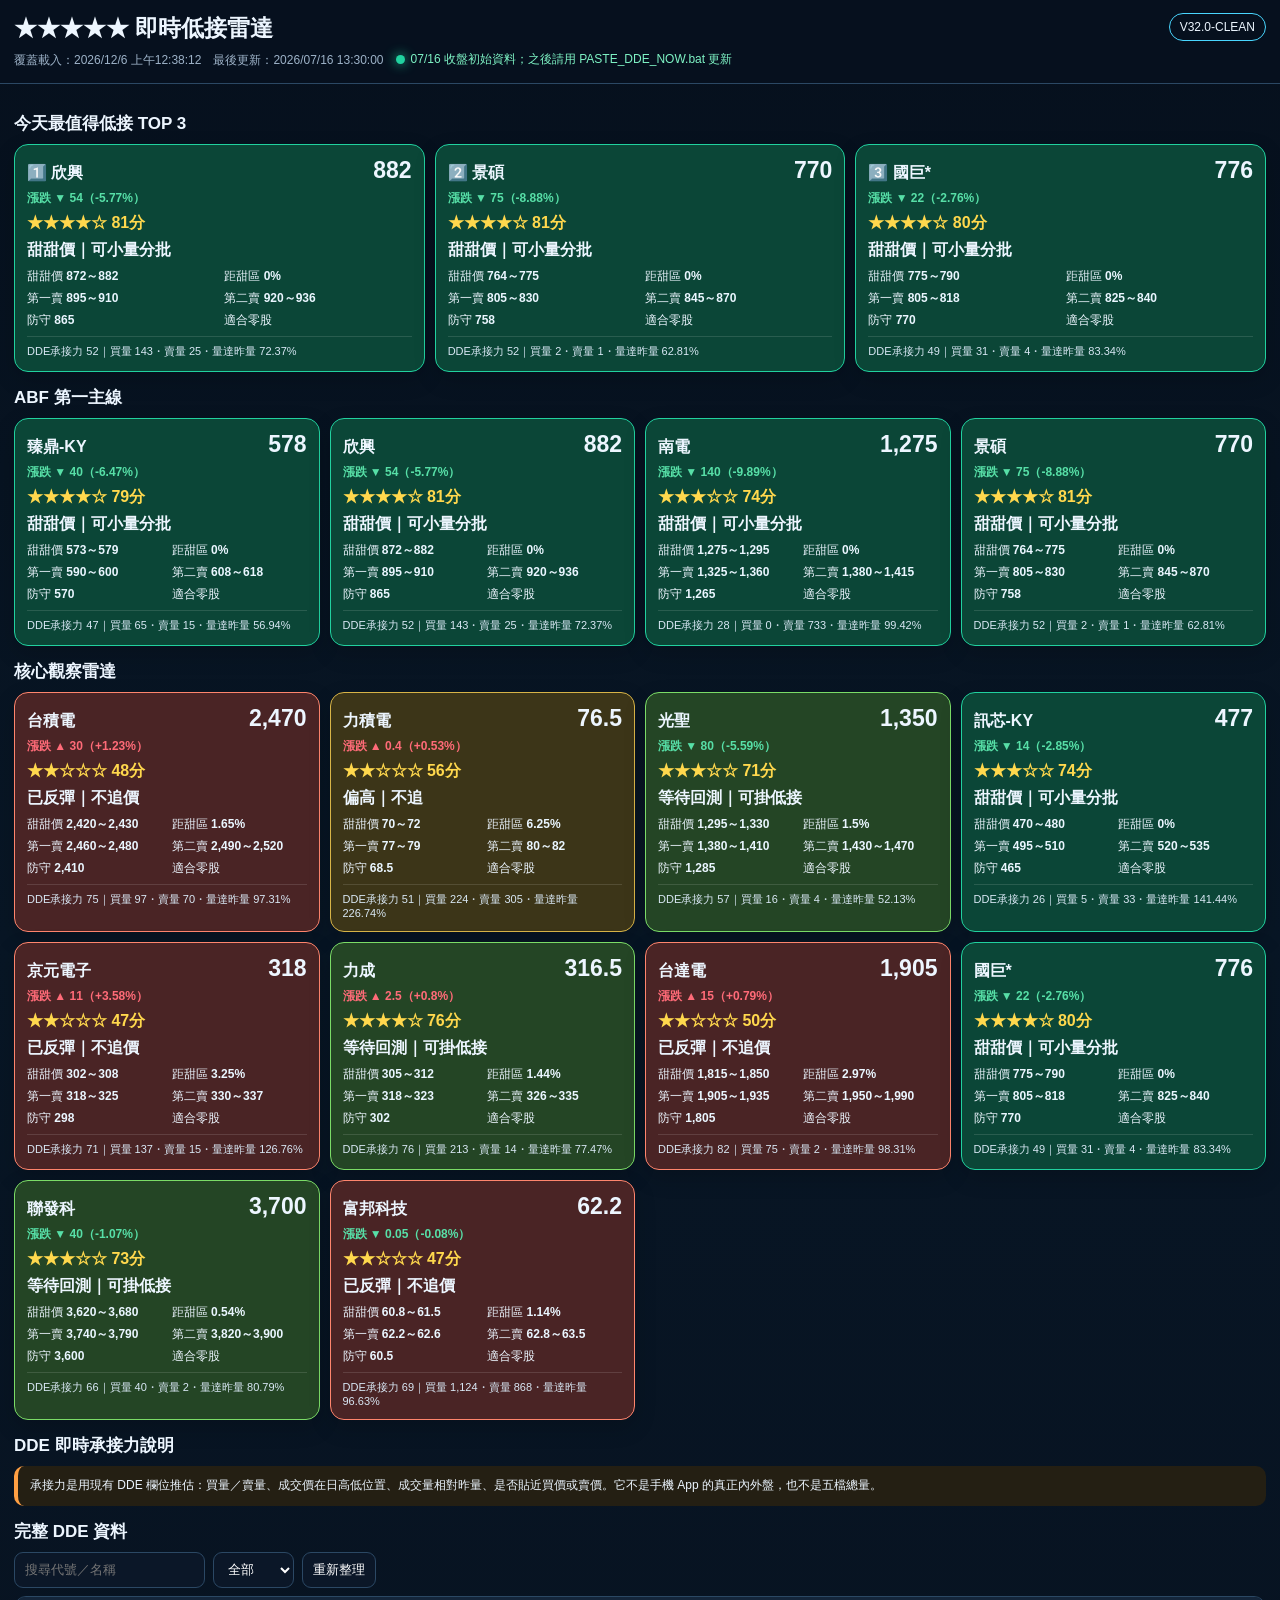
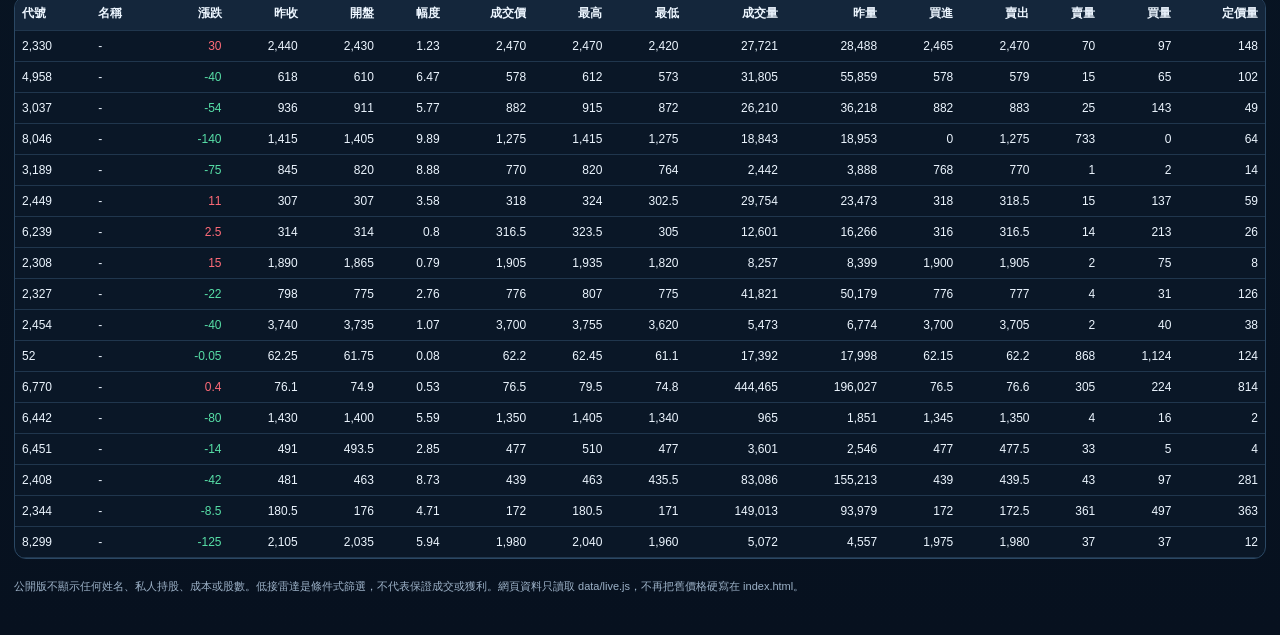
==== commit 14d19d9f: "Mom AI Report V32 update 2026-07-160週四_15-33-46.19" ====
--- a/index.html
+++ b/index.html
@@ -1,130 +1,10 @@
-﻿<!doctype html>
-<html lang="zh-Hant">
-<head>
-<meta charset="utf-8">
-<meta name="viewport" content="width=device-width,initial-scale=1">
-<title>Mom AI Report｜07/16 盤中版</title>
-<style>
-:root{--bg:#08101f;--card:#111827;--line:#334155;--text:#e5e7eb;--muted:#94a3b8;--up:#ef4444;--down:#22c55e;--warn:#f59e0b;--ok:#38bdf8}
-*{box-sizing:border-box}body{margin:0;background:var(--bg);color:var(--text);font-family:-apple-system,BlinkMacSystemFont,"Segoe UI","Noto Sans TC",Arial,sans-serif}
-header{padding:22px 18px;background:linear-gradient(135deg,#111827,#172554);border-bottom:1px solid var(--line)}h1{margin:0 0 7px;font-size:25px}.sub,.muted{color:var(--muted)}.wrap{max-width:1280px;margin:auto;padding:18px}
-.grid{display:grid;grid-template-columns:repeat(4,1fr);gap:12px}.card{background:#111827;border:1px solid var(--line);border-radius:15px;padding:15px}.span2{grid-column:span 2}.span4{grid-column:span 4}
-h2{font-size:17px;margin:0 0 10px}.badge{display:inline-block;margin:3px;padding:4px 9px;border:1px solid var(--line);background:#1e293b;border-radius:999px;font-size:12px}
-.theme{display:grid;grid-template-columns:110px 90px 1fr;gap:8px;padding:8px 0;border-bottom:1px solid #243044}.theme small{color:var(--muted)}.notice{padding:10px 12px;border-left:4px solid var(--warn);background:#2a2114;border-radius:9px;line-height:1.65}
-.controls{display:flex;gap:8px;flex-wrap:wrap;margin:14px 0}input,select{background:#020617;color:#fff;border:1px solid var(--line);border-radius:10px;padding:9px}
-.table-wrap{overflow:auto;border-radius:14px;border:1px solid var(--line)}table{width:100%;border-collapse:collapse;background:#111827;font-size:13px}th,td{padding:9px 8px;border-bottom:1px solid #243044;text-align:right;white-space:nowrap}th{background:#1f2937;position:sticky;top:0;z-index:1}td:nth-child(1),td:nth-child(2),th:nth-child(1),th:nth-child(2){text-align:left}
-.up{color:var(--up);font-weight:700}.down{color:var(--down);font-weight:700}.flat{color:var(--muted)}.footer{color:var(--muted);font-size:12px;line-height:1.7;margin:18px 0 30px}
-@media(max-width:900px){.grid{grid-template-columns:1fr 1fr}.span2,.span4{grid-column:span 2}}@media(max-width:560px){.grid{grid-template-columns:1fr}.span2,.span4{grid-column:span 1}}
-</style></head>
-<body>
-<header>
-<h1>Mom AI Report｜07/16 盤中版</h1>
-<div class="sub">版本：<b>V30.2</b>｜盤中資料：<b>DDE 每分鐘更新</b>｜首頁雷達：<b>每15秒重新排序</b><br>公開版不顯示任何分析師姓名、個人持股、成本或股數。</div>
-</header>
-<div class="wrap">
-<div class="grid">
-<section class="card"><h2>收盤核心</h2><div id="core"></div></section>
-<section class="card"><h2>市場結論</h2><div class="notice">盤中一度全面恐慌殺低，尾盤部分權值、記憶體與PCB出現承接。台積電守2390後收2420；南亞科、南亞、廣達逆勢偏強，但高價AI、測試鏈、被動元件與PCB材料仍明顯分化。07/15先看止跌延續，不因單日長下影就追高。</div></section>
-<section class="card"><h2>DDE 觀察清單</h2><span class="badge">3231 緯創</span><span class="badge">2382 廣達</span><span class="badge">8027 鈦昇</span><div class="muted">雷科維持手機人工觀察，不占100檔DDE名額。</div></section>
-<section class="card"><h2>風險提醒</h2><div class="muted">世芯接近跌停、台燿跌停；被動元件多檔續弱。今日不少個股振幅超過8%～12%，隔日若開高，仍要防反彈後再度回測低點。</div></section>
-
-<section class="card span2"><h2>AI主線輪動溫度計</h2>
-<div class="theme"><b>PCB／ABF</b><span>★★★☆☆</span><small>南電收紅、臻鼎與景碩尾盤拉回；材料端台燿跌停、金居大跌，族群嚴重分化</small></div>
-<div class="theme"><b>AI伺服器</b><span>★★★☆☆</span><small>廣達收紅、緯創與鴻海相對穩；奇鋐、智邦、富世達仍弱</small></div>
-<div class="theme"><b>封測／測試</b><span>★★☆☆☆</span><small>日月光由610拉回641，但欣銓、力成、中探針與高價測試股普遍收黑</small></div>
-<div class="theme"><b>設備材料</b><span>★★★☆☆</span><small>環球晶逆勢收紅；漢唐、亞翔、中砂等仍承壓</small></div>
-<div class="theme"><b>被動元件</b><span>★☆☆☆☆</span><small>國巨、華新科、禾伸堂、光頡等仍屬高風險，不宜搶反彈</small></div>
-<div class="theme"><b>記憶體</b><span>★★★★☆</span><small>南亞科強勢收448、威剛相對抗跌；華邦電震盪後仍弱，追價需節制</small></div>
-</section>
-
-<section class="card span2"><h2>07/15 健康低接雷達</h2>
-<div class="table-wrap"><table><thead><tr><th>標的</th><th>觀察區</th><th>隔日目標</th><th>放棄條件</th></tr></thead><tbody>
-<tr><td>台積電</td><td>2395～2410</td><td>2430～2460</td><td>跌破2390且站不回</td></tr>
-<tr><td>廣達</td><td>372～376</td><td>385～390</td><td>跌破368</td></tr>
-<tr><td>日月光投控</td><td>625～635</td><td>650～670</td><td>跌破610</td></tr>
-<tr><td>南電</td><td>1240～1260</td><td>1300～1335</td><td>跌破1215</td></tr>
-<tr><td>臻鼎-KY</td><td>610～620止跌後</td><td>635～650</td><td>跌破591</td></tr>
-<tr><td>欣興</td><td>850～865止跌後</td><td>890～914</td><td>跌破826</td></tr>
-</tbody></table></div>
-<div class="muted" style="margin-top:8px">低接區必須搭配止跌、站回開盤價或量縮收腳，不是到價直接買。</div>
-</section>
-
-<section class="card span4"><h2>台股AI核心七檔溫度計</h2><div id="ai7"></div></section>
-</div>
-
-<h2>完整100檔DDE收盤表</h2>
-<div class="controls">
-<input id="q" placeholder="搜尋代號／名稱" oninput="render()">
-<select id="f" onchange="render()">
-<option value="all">全部</option><option value="up">紅盤</option><option value="down">綠盤</option><option value="hot">漲幅≥5%</option><option value="weak">跌幅≥3%</option>
-</select>
-</div>
-<div class="table-wrap"><table id="tbl"></table></div>
-<div class="footer">公開市場觀察版；低接區為條件式觀察，不代表保證成交或獲利。漲跌顏色依台股習慣：紅色上漲、綠色下跌。</div>
-</div>
-
-<script>
-const P={"meta":{"version":"V27.2","last_updated":"2026-07-14 13:30 收盤後","dde_count":100},"rows":[{"代號":"2330","名稱":"台積電","擴充名":"2330","漲跌":-20,"昨收":2440,"開盤":2410,"幅度%":0.82,"成交價":2420,"最高":2430,"最低":2390,"成交量":35539,"昨量":32851,"定價量":75,"漲停":2680,"跌停":2200,"單量":75,"成交金額":8571322,"賣量":30,"買量":238,"振幅":1.64,"買進":2415,"賣出":2420},{"代號":"2404","名稱":"漢唐","擴充名":"2404","漲跌":-45,"昨收":1230,"開盤":1210,"幅度%":3.66,"成交價":1185,"最高":1225,"最低":1140,"成交量":2249,"昨量":1511,"定價量":7,"漲停":1350,"跌停":1110,"單量":7,"成交金額":264345,"賣量":55,"買量":19,"振幅":6.91,"買進":1185,"賣出":1190},{"代號":"5536","名稱":"聖暉*","擴充名":"5536","漲跌":-25,"昨收":1180,"開盤":1180,"幅度%":2.12,"成交價":1155,"最高":1200,"最低":1110,"成交量":801,"昨量":1078,"定價量":0,"漲停":1295,"跌停":1065,"單量":32,"成交金額":91440,"賣量":5,"買量":4,"振幅":7.63,"買進":1150,"賣出":1155},{"代號":"6139","名稱":"亞翔","擴充名":"6139","漲跌":-49,"昨收":883,"開盤":871,"幅度%":5.55,"成交價":834,"最高":886,"最低":804,"成交量":4486,"昨量":2705,"定價量":3,"漲停":971,"跌停":795,"單量":3,"成交金額":374096,"賣量":20,"買量":4,"振幅":9.29,"買進":834,"賣出":835},{"代號":"6196","名稱":"帆宣","擴充名":"6196","漲跌":-12,"昨收":551,"開盤":554,"幅度%":2.18,"成交價":539,"最高":557,"最低":510,"成交量":1575,"昨量":1788,"定價量":1,"漲停":606,"跌停":496,"單量":1,"成交金額":83761,"賣量":17,"買量":2,"振幅":8.53,"買進":538,"賣出":539},{"代號":"6691","名稱":"洋基工程","擴充名":"6691","漲跌":-20,"昨收":725,"開盤":728,"幅度%":2.76,"成交價":705,"最高":728,"最低":689,"成交量":796,"昨量":492,"定價量":0,"漲停":797,"跌停":653,"單量":27,"成交金額":55952,"賣量":1,"買量":6,"振幅":5.38,"買進":705,"賣出":708},{"代號":"4749","名稱":"新應材","擴充名":"4749","漲跌":-24,"昨收":851,"開盤":837,"幅度%":2.82,"成交價":827,"最高":850,"最低":793,"成交量":1552,"昨量":630,"定價量":1,"漲停":936,"跌停":766,"單量":1,"成交金額":126520,"賣量":1,"買量":10,"振幅":6.7,"買進":827,"賣出":828},{"代號":"4772","名稱":"台特化","擴充名":"4772","漲跌":-7,"昨收":270.5,"開盤":269,"幅度%":2.59,"成交價":263.5,"最高":272.5,"最低":252.5,"成交量":913,"昨量":824,"定價量":0,"漲停":297.5,"跌停":243.5,"單量":18,"成交金額":23717,"賣量":1,"買量":8,"振幅":7.39,"買進":263.5,"賣出":264},{"代號":"4755","名稱":"三福化","擴充名":"4755","漲跌":-6.5,"昨收":137.5,"開盤":134.5,"幅度%":4.73,"成交價":131,"最高":135,"最低":125,"成交量":907,"昨量":874,"定價量":0,"漲停":151,"跌停":124,"單量":17,"成交金額":11685,"賣量":4,"買量":2,"振幅":7.27,"買進":131,"賣出":131.5},{"代號":"6488","名稱":"環球晶","擴充名":"6488","漲跌":30,"昨收":1485,"開盤":1495,"幅度%":2.02,"成交價":1515,"最高":1575,"最低":1385,"成交量":24362,"昨量":1868,"定價量":15,"漲停":1630,"跌停":1340,"單量":15,"成交金額":3632358,"賣量":6,"買量":43,"振幅":12.79,"買進":1510,"賣出":1515},{"代號":"1560","名稱":"中砂","擴充名":"1560","漲跌":-25,"昨收":700,"開盤":694,"幅度%":3.57,"成交價":675,"最高":700,"最低":648,"成交量":1036,"昨量":698,"定價量":1,"漲停":770,"跌停":630,"單量":1,"成交金額":69411,"賣量":2,"買量":1,"振幅":7.43,"買進":675,"賣出":678},{"代號":"3661","名稱":"世芯-KY","擴充名":"3661","漲跌":-410,"昨收":4135,"開盤":4090,"幅度%":9.92,"成交價":3725,"最高":4100,"最低":3725,"成交量":2986,"昨量":1414,"定價量":5,"漲停":4545,"跌停":3725,"單量":5,"成交金額":1128360,"賣量":3,"買量":8,"振幅":9.07,"買進":3725,"賣出":3730},{"代號":"3443","名稱":"創意","擴充名":"3443","漲跌":-250,"昨收":4270,"開盤":4275,"幅度%":5.85,"成交價":4020,"最高":4275,"最低":3845,"成交量":2605,"昨量":1620,"定價量":0,"漲停":4695,"跌停":3845,"單量":53,"成交金額":1030665,"賣量":1,"買量":2,"振幅":10.07,"買進":4010,"賣出":4020},{"代號":"4958","名稱":"臻鼎-KY","擴充名":"4958","漲跌":-17,"昨收":646,"開盤":643,"幅度%":2.63,"成交價":629,"最高":644,"最低":591,"成交量":56412,"昨量":68209,"定價量":82,"漲停":710,"跌停":582,"單量":82,"成交金額":3483596,"賣量":175,"買量":116,"振幅":8.2,"買進":628,"賣出":629},{"代號":"3044","名稱":"健鼎","擴充名":"3044","漲跌":-17.5,"昨收":439,"開盤":439,"幅度%":3.99,"成交價":421.5,"最高":439,"最低":402,"成交量":3448,"昨量":3086,"定價量":3,"漲停":482.5,"跌停":395.5,"單量":3,"成交金額":144118,"賣量":6,"買量":17,"振幅":8.43,"買進":421.5,"賣出":422},{"代號":"3711","名稱":"日月光投控","擴充名":"3711","漲跌":-29,"昨收":670,"開盤":655,"幅度%":4.33,"成交價":641,"最高":672,"最低":610,"成交量":22372,"昨量":27097,"定價量":25,"漲停":737,"跌停":603,"單量":25,"成交金額":1419134,"賣量":114,"買量":8,"振幅":9.25,"買進":640,"賣出":642},{"代號":"6271","名稱":"同欣電","擴充名":"6271","漲跌":-10.5,"昨收":236,"開盤":233.5,"幅度%":4.45,"成交價":225.5,"最高":239,"最低":212.5,"成交量":9513,"昨量":9784,"定價量":17,"漲停":259.5,"跌停":212.5,"單量":17,"成交金額":212179,"賣量":50,"買量":28,"振幅":11.23,"買進":225,"賣出":225.5},{"代號":"5434","名稱":"崇越","擴充名":"5434","漲跌":-9,"昨收":559,"開盤":545,"幅度%":1.61,"成交價":550,"最高":563,"最低":523,"成交量":2762,"昨量":2968,"定價量":5,"漲停":614,"跌停":504,"單量":5,"成交金額":150645,"賣量":12,"買量":4,"振幅":7.16,"買進":550,"賣出":551},{"代號":"8046","名稱":"南電","擴充名":"8046","漲跌":20,"昨收":1270,"開盤":1290,"幅度%":1.57,"成交價":1290,"最高":1305,"最低":1170,"成交量":22598,"昨量":25007,"定價量":9,"漲停":1395,"跌停":1145,"單量":9,"成交金額":2819625,"賣量":38,"買量":26,"振幅":10.63,"買進":1290,"賣出":1295},{"代號":"3037","名稱":"欣興","擴充名":"3037","漲跌":-29,"昨收":903,"開盤":896,"幅度%":3.21,"成交價":874,"最高":914,"最低":826,"成交量":26817,"昨量":32536,"定價量":34,"漲停":993,"跌停":813,"單量":34,"成交金額":2325254,"賣量":37,"買量":23,"振幅":9.75,"買進":873,"賣出":874},{"代號":"3189","名稱":"景碩","擴充名":"3189","漲跌":-14,"昨收":819,"開盤":793,"幅度%":1.71,"成交價":805,"最高":805,"最低":738,"成交量":3555,"昨量":3282,"定價量":9,"漲停":900,"跌停":738,"單量":9,"成交金額":274819,"賣量":1,"買量":3,"振幅":8.18,"買進":805,"賣出":806},{"代號":"2449","名稱":"京元電子","擴充名":"2449","漲跌":-15.5,"昨收":307,"開盤":311,"幅度%":5.05,"成交價":291.5,"最高":311,"最低":278.5,"成交量":28513,"昨量":18956,"定價量":30,"漲停":337.5,"跌停":276.5,"單量":30,"成交金額":824912,"賣量":23,"買量":204,"振幅":10.59,"買進":291,"賣出":291.5},{"代號":"7769","名稱":"鴻勁","擴充名":"7769","漲跌":-310,"昨收":6705,"開盤":6750,"幅度%":4.62,"成交價":6395,"最高":6750,"最低":6050,"成交量":527,"昨量":0,"定價量":0,"漲停":7375,"跌停":6035,"單量":34,"成交金額":332881,"賣量":7,"買量":1,"振幅":10.44,"買進":6385,"賣出":6400},{"代號":"6223","名稱":"旺矽","擴充名":"6223","漲跌":-300,"昨收":6640,"開盤":6525,"幅度%":4.52,"成交價":6340,"最高":6630,"最低":5980,"成交量":728,"昨量":718,"定價量":4,"漲停":7300,"跌停":5980,"單量":4,"成交金額":455657,"賣量":8,"買量":1,"振幅":9.79,"買進":6335,"賣出":6340},{"代號":"6515","名稱":"穎崴","擴充名":"6515","漲跌":-335,"昨收":7375,"開盤":7290,"幅度%":4.54,"成交價":7040,"最高":7400,"最低":6665,"成交量":422,"昨量":282,"定價量":0,"漲停":8110,"跌停":6640,"單量":31,"成交金額":291985,"賣量":1,"買量":1,"振幅":9.97,"買進":7025,"賣出":7040},{"代號":"6510","名稱":"精測","擴充名":"6510","漲跌":-75,"昨收":2775,"開盤":2815,"幅度%":2.7,"成交價":2700,"最高":2815,"最低":2540,"成交量":714,"昨量":214,"定價量":0,"漲停":3050,"跌停":2500,"單量":21,"成交金額":187765,"賣量":2,"買量":6,"振幅":9.91,"買進":2700,"賣出":2705},{"代號":"6217","名稱":"中探針","擴充名":"6217","漲跌":-13,"昨收":242.5,"開盤":243,"幅度%":5.36,"成交價":229.5,"最高":243,"最低":218.5,"成交量":1878,"昨量":1303,"定價量":5,"漲停":266.5,"跌停":218.5,"單量":5,"成交金額":42211,"賣量":4,"買量":2,"振幅":10.1,"買進":229.5,"賣出":231},{"代號":"3264","名稱":"欣銓","擴充名":"3264","漲跌":-7.5,"昨收":225,"開盤":219,"幅度%":3.33,"成交價":217.5,"最高":225,"最低":206,"成交量":6727,"昨量":5533,"定價量":12,"漲停":247.5,"跌停":202.5,"單量":12,"成交金額":143755,"賣量":7,"買量":100,"振幅":8.44,"買進":217,"賣出":217.5},{"代號":"6239","名稱":"力成","擴充名":"6239","漲跌":-8.5,"昨收":312.5,"開盤":308.5,"幅度%":2.72,"成交價":304,"最高":316.5,"最低":287,"成交量":24418,"昨量":14505,"定價量":17,"漲停":343.5,"跌停":281.5,"單量":17,"成交金額":727328,"賣量":7,"買量":25,"振幅":9.44,"買進":303.5,"賣出":304},{"代號":"2383","名稱":"台光電","擴充名":"2383","漲跌":-155,"昨收":5125,"開盤":5050,"幅度%":3.02,"成交價":4970,"最高":5160,"最低":4745,"成交量":2355,"昨量":1740,"定價量":2,"漲停":5635,"跌停":4615,"單量":2,"成交金額":1160769,"賣量":4,"買量":3,"振幅":8.1,"買進":4970,"賣出":4975},{"代號":"6274","名稱":"台燿","擴充名":"6274","漲跌":-155,"昨收":1550,"開盤":1515,"幅度%":10,"成交價":1395,"最高":1530,"最低":1395,"成交量":4751,"昨量":3720,"定價量":7,"漲停":1705,"跌停":1395,"單量":7,"成交金額":682562,"賣量":2417,"買量":0,"振幅":8.71,"買進":0,"賣出":1395},{"代號":"8358","名稱":"金居","擴充名":"8358","漲跌":-38,"昨收":498,"開盤":495.5,"幅度%":7.63,"成交價":460,"最高":504,"最低":448.5,"成交量":11147,"昨量":9571,"定價量":8,"漲停":547,"跌停":448.5,"單量":8,"成交金額":518064,"賣量":82,"買量":17,"振幅":11.14,"買進":459.5,"賣出":460},{"代號":"2368","名稱":"金像電","擴充名":"2368","漲跌":-30,"昨收":1045,"開盤":1040,"幅度%":2.87,"成交價":1015,"最高":1070,"最低":955,"成交量":5891,"昨量":4025,"定價量":5,"漲停":1145,"跌停":941,"單量":5,"成交金額":586132,"賣量":36,"買量":28,"振幅":11,"買進":1010,"賣出":1015},{"代號":"3715","名稱":"定穎投控","擴充名":"3715","漲跌":-3,"昨收":144,"開盤":144,"幅度%":2.08,"成交價":141,"最高":147,"最低":133.5,"成交量":8713,"昨量":7081,"定價量":13,"漲停":158,"跌停":130,"單量":13,"成交金額":121374,"賣量":11,"買量":27,"振幅":9.38,"買進":140.5,"賣出":141},{"代號":"1815","名稱":"富喬","擴充名":"1815","漲跌":-6.2,"昨收":94.6,"開盤":93.6,"幅度%":6.55,"成交價":88.4,"最高":94.3,"最低":85.2,"成交量":22643,"昨量":15009,"定價量":32,"漲停":104,"跌停":85.2,"單量":32,"成交金額":199339,"賣量":27,"買量":55,"振幅":9.62,"買進":88.4,"賣出":88.5},{"代號":"6213","名稱":"聯茂","擴充名":"6213","漲跌":-11,"昨收":359.5,"開盤":358,"幅度%":3.06,"成交價":348.5,"最高":365,"最低":325,"成交量":20256,"昨量":28350,"定價量":27,"漲停":395,"跌停":324,"單量":27,"成交金額":700650,"賣量":12,"買量":222,"振幅":11.13,"買進":348.5,"賣出":349},{"代號":"1303","名稱":"南亞","擴充名":"1303","漲跌":10.5,"昨收":199.5,"開盤":203,"幅度%":5.26,"成交價":210,"最高":210,"最低":188.5,"成交量":154374,"昨量":88090,"定價量":190,"漲停":219,"跌停":180,"單量":190,"成交金額":3081455,"賣量":292,"買量":108,"振幅":10.78,"買進":209.5,"賣出":210},{"代號":"8021","名稱":"尖點","擴充名":"8021","漲跌":-20.5,"昨收":508,"開盤":508,"幅度%":4.04,"成交價":487.5,"最高":508,"最低":460.5,"成交量":1037,"昨量":645,"定價量":0,"漲停":558,"跌停":457.5,"單量":58,"成交金額":49357,"賣量":14,"買量":1,"振幅":9.35,"買進":487.5,"賣出":488},{"代號":"8064","名稱":"東捷","擴充名":"8064","漲跌":-7,"昨收":134.5,"開盤":135,"幅度%":5.2,"成交價":127.5,"最高":138,"最低":121.5,"成交量":6251,"昨量":15733,"定價量":7,"漲停":147.5,"跌停":121.5,"單量":7,"成交金額":80325,"賣量":11,"買量":58,"振幅":12.27,"買進":127.5,"賣出":128},{"代號":"8027","名稱":"鈦昇","擴充名":"8027","漲跌":-6.5,"昨收":241,"開盤":239,"幅度%":2.7,"成交價":234.5,"最高":239,"最低":221.5,"成交量":1630,"昨量":18553,"定價量":4,"漲停":265,"跌停":217,"單量":4,"成交金額":37594,"賣量":5,"買量":10,"振幅":7.26,"買進":234,"賣出":234.5},{"代號":"3167","名稱":"大量","擴充名":"3167","漲跌":44,"昨收":826,"開盤":820,"幅度%":5.33,"成交價":870,"最高":900,"最低":784,"成交量":5954,"昨量":3652,"定價量":3,"漲停":908,"跌停":744,"單量":3,"成交金額":498634,"賣量":5,"買量":4,"振幅":14.04,"買進":870,"賣出":871},{"代號":"2317","名稱":"鴻海","擴充名":"2317","漲跌":-1,"昨收":236.5,"開盤":236,"幅度%":0.42,"成交價":235.5,"最高":237,"最低":230,"成交量":46570,"昨量":36740,"定價量":65,"漲停":260,"跌停":213,"單量":65,"成交金額":1086558,"賣量":189,"買量":99,"振幅":2.96,"買進":235,"賣出":235.5},{"代號":"2356","名稱":"英業達","擴充名":"2356","漲跌":-1,"昨收":64.7,"開盤":65,"幅度%":1.55,"成交價":63.7,"最高":65.3,"最低":60.9,"成交量":37751,"昨量":63391,"定價量":208,"漲停":71.1,"跌停":58.3,"單量":208,"成交金額":238430,"賣量":1,"買量":13,"振幅":6.8,"買進":63.7,"賣出":63.8},{"代號":"3231","名稱":"緯創","擴充名":"3231","漲跌":-1,"昨收":143.5,"開盤":144,"幅度%":0.7,"成交價":142.5,"最高":145,"最低":139,"成交量":27377,"昨量":26500,"定價量":36,"漲停":157.5,"跌停":129.5,"單量":36,"成交金額":386637,"賣量":614,"買量":159,"振幅":4.18,"買進":142.5,"賣出":143},{"代號":"2382","名稱":"廣達","擴充名":"2382","漲跌":2,"昨收":378,"開盤":378,"幅度%":0.53,"成交價":380,"最高":380,"最低":368,"成交量":22073,"昨量":14936,"定價量":51,"漲停":415.5,"跌停":340.5,"單量":51,"成交金額":826728,"賣量":54,"買量":6,"振幅":3.17,"買進":379.5,"賣出":380},{"代號":"6669","名稱":"緯穎","擴充名":"6669","漲跌":-55,"昨收":4960,"開盤":4930,"幅度%":1.11,"成交價":4905,"最高":4985,"最低":4755,"成交量":996,"昨量":1039,"定價量":2,"漲停":5455,"跌停":4465,"單量":2,"成交金額":483959,"賣量":3,"買量":8,"振幅":4.64,"買進":4905,"賣出":4910},{"代號":"3693","名稱":"營邦","擴充名":"3693","漲跌":-12.5,"昨收":489,"開盤":485.5,"幅度%":2.56,"成交價":476.5,"最高":495.5,"最低":462.5,"成交量":713,"昨量":729,"定價量":5,"漲停":537,"跌停":440.5,"單量":5,"成交金額":33895,"賣量":1,"買量":6,"振幅":6.75,"買進":476,"賣出":477},{"代號":"2308","名稱":"台達電","擴充名":"2308","漲跌":-35,"昨收":1890,"開盤":1900,"幅度%":1.85,"成交價":1855,"最高":1905,"最低":1780,"成交量":9516,"昨量":8797,"定價量":7,"漲停":2075,"跌停":1705,"單量":7,"成交金額":1746339,"賣量":20,"買量":101,"振幅":6.61,"買進":1850,"賣出":1855},{"代號":"3017","名稱":"奇鋐","擴充名":"3017","漲跌":-105,"昨收":2225,"開盤":2185,"幅度%":4.72,"成交價":2120,"最高":2220,"最低":2015,"成交量":4036,"昨量":2336,"定價量":2,"漲停":2445,"跌停":2005,"單量":2,"成交金額":846240,"賣量":17,"買量":6,"振幅":9.21,"買進":2120,"賣出":2125},{"代號":"6805","名稱":"富世達","擴充名":"6805","漲跌":-90,"昨收":1410,"開盤":1375,"幅度%":6.38,"成交價":1320,"最高":1405,"最低":1270,"成交量":1006,"昨量":728,"定價量":0,"漲停":1550,"跌停":1270,"單量":45,"成交金額":132340,"賣量":2,"買量":10,"振幅":9.57,"買進":1310,"賣出":1320},{"代號":"3653","名稱":"健策","擴充名":"3653","漲跌":-125,"昨收":3195,"開盤":3205,"幅度%":3.91,"成交價":3070,"最高":3250,"最低":2990,"成交量":1019,"昨量":768,"定價量":1,"漲停":3510,"跌停":2880,"單量":1,"成交金額":315303,"賣量":9,"買量":1,"振幅":8.14,"買進":3065,"賣出":3070},{"代號":"2059","名稱":"川湖","擴充名":"2059","漲跌":-85,"昨收":8080,"開盤":7915,"幅度%":1.05,"成交價":7995,"最高":8000,"最低":7580,"成交量":359,"昨量":562,"定價量":0,"漲停":8885,"跌停":7275,"單量":28,"成交金額":280590,"賣量":2,"買量":1,"振幅":5.2,"買進":7940,"賣出":8000},{"代號":"2345","名稱":"智邦","擴充名":"2345","漲跌":-125,"昨收":2405,"開盤":2350,"幅度%":5.2,"成交價":2280,"最高":2415,"最低":2195,"成交量":2868,"昨量":2026,"定價量":4,"漲停":2645,"跌停":2165,"單量":4,"成交金額":655125,"賣量":25,"買量":8,"振幅":9.15,"買進":2275,"賣出":2280},{"代號":"3665","名稱":"貿聯-KY","擴充名":"3665","漲跌":-90,"昨收":1865,"開盤":1865,"幅度%":4.83,"成交價":1775,"最高":1880,"最低":1725,"成交量":2635,"昨量":1436,"定價量":1,"漲停":2050,"跌停":1680,"單量":1,"成交金額":464945,"賣量":18,"買量":3,"振幅":8.31,"買進":1770,"賣出":1775},{"代號":"6197","名稱":"佳必琪","擴充名":"6197","漲跌":-6.5,"昨收":328.5,"開盤":328,"幅度%":1.98,"成交價":322,"最高":331.5,"最低":307.5,"成交量":3192,"昨量":4547,"定價量":2,"漲停":361,"跌停":296,"單量":2,"成交金額":102218,"賣量":1,"買量":19,"振幅":7.31,"買進":322,"賣出":322.5},{"代號":"5289","名稱":"宜鼎","擴充名":"5289","漲跌":-70,"昨收":1515,"開盤":1520,"幅度%":4.62,"成交價":1445,"最高":1535,"最低":1370,"成交量":3345,"昨量":2154,"定價量":2,"漲停":1665,"跌停":1365,"單量":2,"成交金額":478185,"賣量":7,"買量":14,"振幅":10.89,"買進":1440,"賣出":1445},{"代號":"2395","名稱":"研華","擴充名":"2395","漲跌":-7,"昨收":536,"開盤":552,"幅度%":1.31,"成交價":529,"最高":553,"最低":508,"成交量":2515,"昨量":4391,"定價量":0,"漲停":589,"跌停":482.5,"單量":302,"成交金額":131719,"賣量":17,"買量":18,"振幅":8.4,"買進":529,"賣出":530},{"代號":"8234","名稱":"新漢","擴充名":"8234","漲跌":-2,"昨收":71.1,"開盤":70.8,"幅度%":2.81,"成交價":69.1,"最高":71.2,"最低":66.5,"成交量":1031,"昨量":1752,"定價量":2,"漲停":78.2,"跌停":64,"單量":2,"成交金額":7065,"賣量":5,"買量":1,"振幅":6.61,"買進":69.1,"賣出":69.2},{"代號":"2359","名稱":"所羅門","擴充名":"2359","漲跌":-5.5,"昨收":148,"開盤":147.5,"幅度%":3.72,"成交價":142.5,"最高":147.5,"最低":136.5,"成交量":6008,"昨量":17125,"定價量":6,"漲停":162.5,"跌停":133.5,"單量":6,"成交金額":84990,"賣量":3,"買量":75,"振幅":7.43,"買進":142,"賣出":142.5},{"代號":"6278","名稱":"台表科","擴充名":"6278","漲跌":-8,"昨收":180.5,"開盤":177.5,"幅度%":4.43,"成交價":172.5,"最高":181,"最低":164.5,"成交量":8419,"昨量":9645,"定價量":2,"漲停":198.5,"跌停":162.5,"單量":2,"成交金額":143603,"賣量":34,"買量":15,"振幅":9.14,"買進":172.5,"賣出":173},{"代號":"6451","名稱":"訊芯-KY","擴充名":"6451","漲跌":-43.5,"昨收":490,"開盤":491.5,"幅度%":8.88,"成交價":446.5,"最高":502,"最低":441,"成交量":4065,"昨量":3517,"定價量":4,"漲停":539,"跌停":441,"單量":4,"成交金額":186576,"賣量":16,"買量":23,"振幅":12.45,"買進":446,"賣出":446.5},{"代號":"4979","名稱":"華星光","擴充名":"4979","漲跌":-14,"昨收":419,"開盤":420,"幅度%":3.36,"成交價":403,"最高":442,"最低":382.5,"成交量":6481,"昨量":4376,"定價量":12,"漲停":458.5,"跌停":375.5,"單量":12,"成交金額":264167,"賣量":30,"買量":13,"振幅":14.27,"買進":402.5,"賣出":403},{"代號":"6442","名稱":"光聖","擴充名":"6442","漲跌":-60,"昨收":1375,"開盤":1380,"幅度%":4.36,"成交價":1315,"最高":1425,"最低":1250,"成交量":2570,"昨量":2226,"定價量":2,"漲停":1510,"跌停":1240,"單量":2,"成交金額":336052,"賣量":3,"買量":8,"振幅":12.73,"買進":1315,"賣出":1320},{"代號":"3008","名稱":"大立光","擴充名":"3008","漲跌":-80,"昨收":4345,"開盤":4485,"幅度%":1.84,"成交價":4265,"最高":4485,"最低":4150,"成交量":4502,"昨量":758,"定價量":5,"漲停":4775,"跌停":3915,"單量":5,"成交金額":1941962,"賣量":36,"買量":11,"振幅":7.71,"買進":4260,"賣出":4265},{"代號":"3163","名稱":"波若威","擴充名":"3163","漲跌":-31,"昨收":750,"開盤":735,"幅度%":4.13,"成交價":719,"最高":761,"最低":677,"成交量":2325,"昨量":1906,"定價量":3,"漲停":825,"跌停":675,"單量":3,"成交金額":165503,"賣量":29,"買量":2,"振幅":11.2,"買進":718,"賣出":719},{"代號":"4991","名稱":"環宇-KY","擴充名":"4991","漲跌":-33.5,"昨收":450.5,"開盤":440,"幅度%":7.44,"成交價":417,"最高":458,"最低":405.5,"成交量":4385,"昨量":3232,"定價量":19,"漲停":495.5,"跌停":405.5,"單量":19,"成交金額":184774,"賣量":1,"買量":7,"振幅":11.65,"買進":416.5,"賣出":417},{"代號":"4977","名稱":"眾達-KY","擴充名":"4977","漲跌":-4.5,"昨收":151.5,"開盤":150,"幅度%":2.97,"成交價":147,"最高":155,"最低":138,"成交量":2127,"昨量":1420,"定價量":3,"漲停":166.5,"跌停":136.5,"單量":3,"成交金額":30959,"賣量":23,"買量":3,"振幅":11.22,"買進":147,"賣出":147.5},{"代號":"2455","名稱":"全新","擴充名":"2455","漲跌":-14.5,"昨收":329,"開盤":331,"幅度%":4.41,"成交價":314.5,"最高":340,"最低":300,"成交量":7034,"昨量":5343,"定價量":2,"漲停":361.5,"跌停":296.5,"單量":2,"成交金額":220488,"賣量":6,"買量":4,"振幅":12.16,"買進":314.5,"賣出":315},{"代號":"1519","名稱":"華城","擴充名":"1519","漲跌":-35,"昨收":727,"開盤":720,"幅度%":4.81,"成交價":692,"最高":727,"最低":656,"成交量":3369,"昨量":1279,"定價量":6,"漲停":799,"跌停":655,"單量":6,"成交金額":231093,"賣量":1,"買量":1,"振幅":9.77,"買進":691,"賣出":692},{"代號":"1513","名稱":"中興電","擴充名":"1513","漲跌":-4,"昨收":168,"開盤":168,"幅度%":2.38,"成交價":164,"最高":168,"最低":159,"成交量":4570,"昨量":2288,"定價量":10,"漲停":184.5,"跌停":151.5,"單量":10,"成交金額":74323,"賣量":100,"買量":86,"振幅":5.36,"買進":163.5,"賣出":164},{"代號":"1503","名稱":"士電","擴充名":"1503","漲跌":-15,"昨收":220,"開盤":217,"幅度%":6.82,"成交價":205,"最高":218.5,"最低":200,"成交量":4175,"昨量":1635,"定價量":3,"漲停":242,"跌停":198,"單量":3,"成交金額":86229,"賣量":21,"買量":94,"振幅":8.41,"買進":205,"賣出":205.5},{"代號":"1514","名稱":"亞力","擴充名":"1514","漲跌":-11,"昨收":120.5,"開盤":120,"幅度%":9.13,"成交價":109.5,"最高":120.5,"最低":108.5,"成交量":19737,"昨量":2694,"定價量":15,"漲停":132.5,"跌停":108.5,"單量":15,"成交金額":216975,"賣量":62,"買量":2,"振幅":9.96,"買進":109.5,"賣出":110},{"代號":"1504","名稱":"東元","擴充名":"1504","漲跌":-2.9,"昨收":66.5,"開盤":66.4,"幅度%":4.36,"成交價":63.6,"最高":66.4,"最低":61.8,"成交量":14315,"昨量":10041,"定價量":16,"漲停":73.1,"跌停":59.9,"單量":16,"成交金額":91019,"賣量":32,"買量":5,"振幅":6.92,"買進":63.6,"賣出":63.7},{"代號":"8299","名稱":"群聯","擴充名":"8299","漲跌":-120,"昨收":2170,"開盤":2175,"幅度%":5.53,"成交價":2050,"最高":2200,"最低":1955,"成交量":6104,"昨量":2699,"定價量":4,"漲停":2385,"跌停":1955,"單量":4,"成交金額":1244708,"賣量":18,"買量":17,"振幅":11.29,"買進":2045,"賣出":2050},{"代號":"4967","名稱":"十銓","擴充名":"4967","漲跌":-5,"昨收":229.5,"開盤":230,"幅度%":2.18,"成交價":224.5,"最高":231,"最低":215.5,"成交量":2581,"昨量":2196,"定價量":2,"漲停":252,"跌停":207,"單量":2,"成交金額":57483,"賣量":15,"買量":5,"振幅":6.75,"買進":224.5,"賣出":225},{"代號":"3260","名稱":"威剛","擴充名":"3260","漲跌":-2,"昨收":405,"開盤":406,"幅度%":0.49,"成交價":403,"最高":409,"最低":389,"成交量":7400,"昨量":6163,"定價量":34,"漲停":445.5,"跌停":364.5,"單量":34,"成交金額":295679,"賣量":5,"買量":78,"振幅":4.94,"買進":403,"賣出":403.5},{"代號":"4973","名稱":"廣穎","擴充名":"4973","漲跌":-8.5,"昨收":163,"開盤":158,"幅度%":5.21,"成交價":154.5,"最高":160,"最低":147,"成交量":2659,"昨量":1784,"定價量":2,"漲停":179,"跌停":147,"單量":2,"成交金額":40562,"賣量":8,"買量":6,"振幅":7.98,"買進":154.5,"賣出":155},{"代號":"2344","名稱":"華邦電","擴充名":"2344","漲跌":-2.5,"昨收":167,"開盤":170,"幅度%":1.5,"成交價":164.5,"最高":172.5,"最低":156,"成交量":133950,"昨量":147344,"定價量":154,"漲停":183.5,"跌停":150.5,"單量":154,"成交金額":2196351,"賣量":119,"買量":961,"振幅":9.88,"買進":164,"賣出":164.5},{"代號":"2408","名稱":"南亞科","擴充名":"2408","漲跌":25,"昨收":423,"開盤":432,"幅度%":5.91,"成交價":448,"最高":449,"最低":415.5,"成交量":121248,"昨量":128515,"定價量":202,"漲停":465,"跌停":381,"單量":202,"成交金額":5248449,"賣量":38,"買量":68,"振幅":7.92,"買進":447.5,"賣出":448},{"代號":"2301","名稱":"光寶科","擴充名":"2301","漲跌":-9.5,"昨收":222,"開盤":221.5,"幅度%":4.28,"成交價":212.5,"最高":222.5,"最低":203.5,"成交量":24058,"昨量":32834,"定價量":10,"漲停":244,"跌停":200,"單量":10,"成交金額":508515,"賣量":16,"買量":34,"振幅":8.56,"買進":212,"賣出":212.5},{"代號":"2327","名稱":"國巨*","擴充名":"2327","漲跌":-38,"昨收":816,"開盤":798,"幅度%":4.66,"成交價":778,"最高":823,"最低":737,"成交量":78154,"昨量":67900,"定價量":73,"漲停":897,"跌停":735,"單量":73,"成交金額":6051578,"賣量":24,"買量":100,"振幅":10.54,"買進":778,"賣出":779},{"代號":"2375","名稱":"凱美","擴充名":"2375","漲跌":-13,"昨收":185,"開盤":181.5,"幅度%":7.03,"成交價":172,"最高":188.5,"最低":167,"成交量":11096,"昨量":13852,"定價量":21,"漲停":203.5,"跌停":166.5,"單量":21,"成交金額":195129,"賣量":13,"買量":9,"振幅":11.62,"買進":172,"賣出":173},{"代號":"3026","名稱":"禾伸堂","擴充名":"3026","漲跌":-90,"昨收":905,"開盤":884,"幅度%":9.94,"成交價":815,"最高":924,"最低":815,"成交量":14980,"昨量":13350,"定價量":26,"漲停":995,"跌停":815,"單量":26,"成交金額":1287454,"賣量":225,"買量":0,"振幅":12.04,"買進":0,"賣出":815},{"代號":"3624","名稱":"光頡","擴充名":"3624","漲跌":-12.5,"昨收":130,"開盤":128.5,"幅度%":9.62,"成交價":117.5,"最高":133,"最低":117,"成交量":9755,"昨量":7395,"定價量":45,"漲停":143,"跌停":117,"單量":45,"成交金額":118327,"賣量":48,"買量":111,"振幅":12.31,"買進":117.5,"賣出":118},{"代號":"6284","名稱":"佳邦","擴充名":"6284","漲跌":-9.6,"昨收":97.9,"開盤":96.6,"幅度%":9.81,"成交價":88.3,"最高":97.6,"最低":88.2,"成交量":3256,"昨量":3131,"定價量":8,"漲停":107.5,"跌停":88.2,"單量":8,"成交金額":29543,"賣量":1,"買量":24,"振幅":9.6,"買進":88.3,"賣出":88.4},{"代號":"2492","名稱":"華新科","擴充名":"2492","漲跌":-29,"昨收":419,"開盤":406,"幅度%":6.92,"成交價":390,"最高":422.5,"最低":377.5,"成交量":24671,"昨量":16388,"定價量":14,"漲停":460.5,"跌停":377.5,"單量":14,"成交金額":967731,"賣量":96,"買量":29,"振幅":10.74,"買進":389.5,"賣出":390},{"代號":"6173","名稱":"信昌電","擴充名":"6173","漲跌":-8.5,"昨收":247.5,"開盤":240.5,"幅度%":3.43,"成交價":239,"最高":257,"最低":224,"成交量":17564,"昨量":9678,"定價量":14,"漲停":272,"跌停":223,"單量":14,"成交金額":420634,"賣量":1,"買量":27,"振幅":13.33,"買進":239,"賣出":239.5},{"代號":"5347","名稱":"世界","擴充名":"5347","漲跌":-4.5,"昨收":178.5,"開盤":178.5,"幅度%":2.52,"成交價":174,"最高":182,"最低":163.5,"成交量":20663,"昨量":28453,"定價量":38,"漲停":196,"跌停":161,"單量":38,"成交金額":352561,"賣量":101,"買量":10,"振幅":10.36,"買進":173.5,"賣出":174},{"代號":"6770","名稱":"力積電","擴充名":"6770","漲跌":0.2,"昨收":69,"開盤":69,"幅度%":0.29,"成交價":69.2,"最高":70.4,"最低":63.4,"成交量":174044,"昨量":116846,"定價量":196,"漲停":75.9,"跌停":62.1,"單量":196,"成交金額":1167289,"賣量":199,"買量":169,"振幅":10.14,"買進":69.1,"賣出":69.2},{"代號":"2363","名稱":"矽統","擴充名":"2363","漲跌":-3.4,"昨收":65.5,"開盤":65,"幅度%":5.19,"成交價":62.1,"最高":65.2,"最低":59.1,"成交量":12701,"昨量":10852,"定價量":23,"漲停":72,"跌停":59,"單量":23,"成交金額":78606,"賣量":5,"買量":1,"振幅":9.31,"買進":62.1,"賣出":62.3},{"代號":"8086","名稱":"宏捷科","擴充名":"8086","漲跌":-6.5,"昨收":135,"開盤":134,"幅度%":4.81,"成交價":128.5,"最高":136,"最低":122.5,"成交量":3418,"昨量":2296,"定價量":6,"漲停":148.5,"跌停":121.5,"單量":6,"成交金額":43727,"賣量":24,"買量":48,"振幅":10,"買進":128,"賣出":128.5},{"代號":"6831","名稱":"邁科","擴充名":"6831","漲跌":-36,"昨收":724,"開盤":729,"幅度%":4.97,"成交價":688,"最高":740,"最低":654,"成交量":1313,"昨量":865,"定價量":1,"漲停":796,"跌停":652,"單量":1,"成交金額":89751,"賣量":3,"買量":3,"振幅":11.88,"買進":688,"賣出":689},{"代號":"7610","名稱":"聯友金屬-創","擴充名":"7610","漲跌":5,"昨收":2425,"開盤":2465,"幅度%":0.21,"成交價":2430,"最高":2530,"最低":2345,"成交量":780,"昨量":506,"定價量":1,"漲停":2665,"跌停":2185,"單量":1,"成交金額":190674,"賣量":2,"買量":3,"振幅":7.63,"買進":2425,"賣出":2445},{"代號":"2454","名稱":"聯發科","擴充名":"2454","漲跌":-165,"昨收":3825,"開盤":3830,"幅度%":4.31,"成交價":3660,"最高":3860,"最低":3515,"成交量":10800,"昨量":6060,"定價量":28,"漲停":4205,"跌停":3445,"單量":28,"成交金額":3944926,"賣量":2,"買量":6,"振幅":9.02,"買進":3660,"賣出":3665},{"代號":"5274","名稱":"信驊","擴充名":"5274","漲跌":-535,"昨收":13520,"開盤":13485,"幅度%":3.96,"成交價":12985,"最高":13485,"最低":12200,"成交量":435,"昨量":282,"定價量":0,"漲停":14870,"跌停":12170,"單量":34,"成交金額":549765,"賣量":1,"買量":1,"振幅":9.5,"買進":12975,"賣出":13000},{"代號":"6533","名稱":"晶心科","擴充名":"6533","漲跌":14.5,"昨收":210.5,"開盤":216,"幅度%":6.89,"成交價":225,"最高":228,"最低":211,"成交量":3056,"昨量":596,"定價量":6,"漲停":231.5,"跌停":189.5,"單量":6,"成交金額":67018,"賣量":12,"買量":8,"振幅":8.08,"買進":224.5,"賣出":225},{"代號":"4919","名稱":"新唐","擴充名":"4919","漲跌":-4,"昨收":163.5,"開盤":163.5,"幅度%":2.45,"成交價":159.5,"最高":167.5,"最低":148,"成交量":10083,"昨量":7510,"定價量":24,"漲停":179.5,"跌停":147.5,"單量":24,"成交金額":156775,"賣量":38,"買量":122,"振幅":11.93,"買進":159,"賣出":159.5},{"代號":"52","名稱":"富邦科技","擴充名":"52","漲跌":-0.95,"昨收":62.1,"開盤":61.6,"幅度%":1.53,"成交價":61.15,"最高":61.8,"最低":59.85,"成交量":36874,"昨量":24262,"定價量":72,"漲停":68.3,"跌停":55.9,"單量":72,"成交金額":223558,"賣量":281,"買量":74,"振幅":3.14,"買進":61.1,"賣出":61.15},{"代號":"50","名稱":"元大台灣50","擴充名":"50","漲跌":-1.6,"昨收":106,"開盤":105.5,"幅度%":1.51,"成交價":104.4,"最高":105.5,"最低":102.25,"成交量":225043,"昨量":65388,"定價量":531,"漲停":116.6,"跌停":95.4,"單量":531,"成交金額":2330950,"賣量":246,"買量":97,"振幅":3.07,"買進":104.35,"賣出":104.4},{"代號":"00403A","名稱":"主動統一升級50","擴充名":"00403A","漲跌":-0.27,"昨收":10.38,"開盤":10.3,"幅度%":2.6,"成交價":10.11,"最高":10.36,"最低":9.79,"成交量":748193,"昨量":151233,"定價量":533,"漲停":11.41,"跌停":9.35,"單量":533,"成交金額":747138,"賣量":1890,"買量":1866,"振幅":5.49,"買進":10.1,"賣出":10.11}]},R=P.rows;
-const F=v=>{
- if(v===null||v===undefined)return "";
- if(typeof v==="string"&&v.trim()!==""&&Number.isNaN(Number(v)))return v;
- const n=Number(v);if(Number.isNaN(n))return "";
- return Number.isInteger(n)?String(n):n.toFixed(2).replace(/\.00$/,"").replace(/(\.\d)0$/,"$1")
-},C=v=>v>0?"up":v<0?"down":"flat";
-const one=c=>R.find(r=>String(r["代號"])===c);
-const line=c=>{let r=one(c);return r?`<div><b>${r["名稱"]}</b> <span class="${C(r["漲跌"])}">${F(r["成交價"])} (${r["漲跌"]>0?"+":r["漲跌"]<0?"-":""}${F(r["幅度%"])}%)</span></div>`:""};
-core.innerHTML=["2330","4958","8046","3037","3711","2308","2454"].map(line).join("");
-ai7.innerHTML=["2330","3711","5274","2383","6669","2382","3653"].map(line).join("");
-const cols=["代號","名稱","漲跌","昨收","開盤","幅度%","成交價","最高","最低","成交量","昨量","定價量","漲停","跌停","買進","賣出","振幅"];
-function render(){
- let q=document.getElementById("q").value.toLowerCase(),f=document.getElementById("f").value;
- let V=R.filter(r=>!q||String(r["代號"]).includes(q)||String(r["名稱"]).toLowerCase().includes(q));
- V=V.filter(r=>f==="all"||(f==="up"&&r["漲跌"]>0)||(f==="down"&&r["漲跌"]<0)||(f==="hot"&&r["漲跌"]>0&&r["幅度%"]>=5)||(f==="weak"&&r["漲跌"]<0&&r["幅度%"]>=3));
- tbl.innerHTML=`<thead><tr>${cols.map(x=>`<th>${x}</th>`).join("")}</tr></thead><tbody>${V.map(r=>`<tr>${cols.map(x=>`<td class="${x==="漲跌"||x==="幅度%"?C(r["漲跌"]):""}">${F(r[x])}</td>`).join("")}</tr>`).join("")}</tbody>`
-}
-render();
-</script>  <script src="./mom-ai-report-overlay-v30-20260716.js?v=20260716_V31"></script>
-</body></html>
-
-
-
-
-
-
-
-
-
-
-
-
-
-
-
-
-
-
-
-
-
-
-
-
-
-
-
-
-
-
-
-
-
-
-
-
-
-
-
-
-
-
-
+<!doctype html><html lang="zh-Hant"><head><meta charset="utf-8"><meta name="viewport" content="width=device-width,initial-scale=1"><title>Mom AI Report｜即時低接雷達</title><link rel="stylesheet" href="styles.css"></head><body>
+<header><div class="head"><div><h1>★★★★★ 即時低接雷達</h1><div class="meta" id="meta"></div></div><div class="badge" id="version"></div></div></header>
+<main class="wrap">
+<section class="section"><h2>今天最值得低接 TOP 3</h2><div id="top3" class="grid top3"></div></section>
+<section class="section"><h2>ABF 第一主線</h2><div id="abf" class="grid"></div></section>
+<section class="section"><h2>核心觀察雷達</h2><div id="core" class="grid"></div></section>
+<section class="section"><h2>DDE 即時承接力說明</h2><div class="warning">承接力是用現有 DDE 欄位推估：買量／賣量、成交價在日高低位置、成交量相對昨量、是否貼近買價或賣價。它不是手機 App 的真正內外盤，也不是五檔總量。</div></section>
+<section class="section"><h2>完整 DDE 資料</h2><div class="toolbar"><input id="q" placeholder="搜尋代號／名稱"><select id="filter"><option value="all">全部</option><option value="up">上漲</option><option value="down">下跌</option><option value="sweet">甜甜區</option><option value="risk">高風險</option></select><button id="reload">重新整理</button></div><div class="tableWrap"><table id="table"></table></div></section>
+<div class="footer">公開版不顯示任何姓名、私人持股、成本或股數。低接雷達是條件式篩選，不代表保證成交或獲利。網頁資料只讀取 data/live.js，不再把舊價格硬寫在 index.html。</div>
+</main><script src="config.js"></script><script src="data/live.js"></script><script src="app.js"></script></body></html>
--- a/styles.css
+++ b/styles.css
@@ -0,0 +1 @@
+:root{--bg:#07111f;--panel:#0d1b2d;--panel2:#10243a;--line:#2b4864;--text:#edf6ff;--muted:#9db2c8;--green:#21d19f;--yellow:#ffd166;--orange:#ff9f43;--red:#ff5c77;--cyan:#49d6ff}*{box-sizing:border-box}body{margin:0;background:linear-gradient(180deg,#06101d,#081625 42%,#07111f);color:var(--text);font-family:-apple-system,BlinkMacSystemFont,"Segoe UI","Noto Sans TC",Arial,sans-serif}.wrap{max-width:1480px;margin:auto;padding:14px}header{position:sticky;top:0;z-index:10;background:rgba(7,17,31,.96);backdrop-filter:blur(8px);border-bottom:1px solid var(--line)}.head{max-width:1480px;margin:auto;padding:13px 14px;display:flex;justify-content:space-between;gap:16px;align-items:flex-start}.head h1{font-size:23px;margin:0 0 5px}.meta{font-size:12px;color:var(--muted);line-height:1.7}.live{display:inline-flex;align-items:center;gap:6px;color:#7ef3c5}.dot{width:9px;height:9px;border-radius:50%;background:var(--green);box-shadow:0 0 12px var(--green)}.badge{padding:6px 10px;border:1px solid var(--cyan);border-radius:999px;font-size:12px;white-space:nowrap}.section{margin:14px 0}.section h2{font-size:17px;margin:0 0 9px}.grid{display:grid;grid-template-columns:repeat(4,minmax(0,1fr));gap:10px}.top3{grid-template-columns:repeat(3,minmax(0,1fr))}.card{border:1px solid var(--line);border-radius:14px;background:var(--panel);padding:12px;min-height:150px;box-shadow:0 8px 22px rgba(0,0,0,.16)}.card.deep{background:#0b4637;border-color:#21d19f}.card.sweet{background:#244525;border-color:#7bdc67}.card.watch{background:#3c3518;border-color:#d8b447}.card.hot{background:#4a2425;border-color:#ff856d}.card.danger{background:#4a1724;border-color:#ff5c77}.card .title{display:flex;justify-content:space-between;gap:8px;align-items:baseline}.card h3{margin:0;font-size:16px}.price{font-size:23px;font-weight:900}.change{font-weight:800;font-size:12px;margin:6px 0}.up{color:#ff6b78}.down{color:#57dfa7}.flat{color:#d8e5f1}.stars{color:#ffd84d;font-weight:900;margin:4px 0}.status{font-weight:900;margin:6px 0}.kv{display:grid;grid-template-columns:1fr 1fr;gap:4px 10px;font-size:12px;line-height:1.5}.kv b{color:#eaf6ff}.small{font-size:11px;color:var(--muted)}.support{margin-top:7px;padding-top:7px;border-top:1px solid rgba(255,255,255,.12);font-size:11px;color:#d9e8f5}.toolbar{display:flex;gap:8px;flex-wrap:wrap;margin-bottom:8px}input,select,button{background:#0b1728;color:#fff;border:1px solid var(--line);border-radius:9px;padding:8px 10px}button{cursor:pointer}.tableWrap{overflow:auto;border:1px solid var(--line);border-radius:12px;background:#0a1727}table{border-collapse:collapse;width:100%;font-size:12px}th,td{padding:8px 7px;border-bottom:1px solid #20364d;text-align:right;white-space:nowrap}th{position:sticky;top:0;background:#14263b;z-index:2}td:first-child,td:nth-child(2),th:first-child,th:nth-child(2){text-align:left}.warning{border-left:4px solid var(--orange);background:#241f13;padding:10px 12px;border-radius:10px;font-size:12px;line-height:1.65}.footer{color:var(--muted);font-size:11px;line-height:1.7;margin:18px 0 25px}.empty{padding:18px;color:var(--muted)}@media(max-width:980px){.grid{grid-template-columns:repeat(2,minmax(0,1fr))}.top3{grid-template-columns:1fr}}@media(max-width:620px){.wrap,.head{padding-left:8px;padding-right:8px}.grid{grid-template-columns:1fr}.head h1{font-size:19px}.card{min-height:0}.kv{grid-template-columns:1fr 1fr}.badge{display:none}}
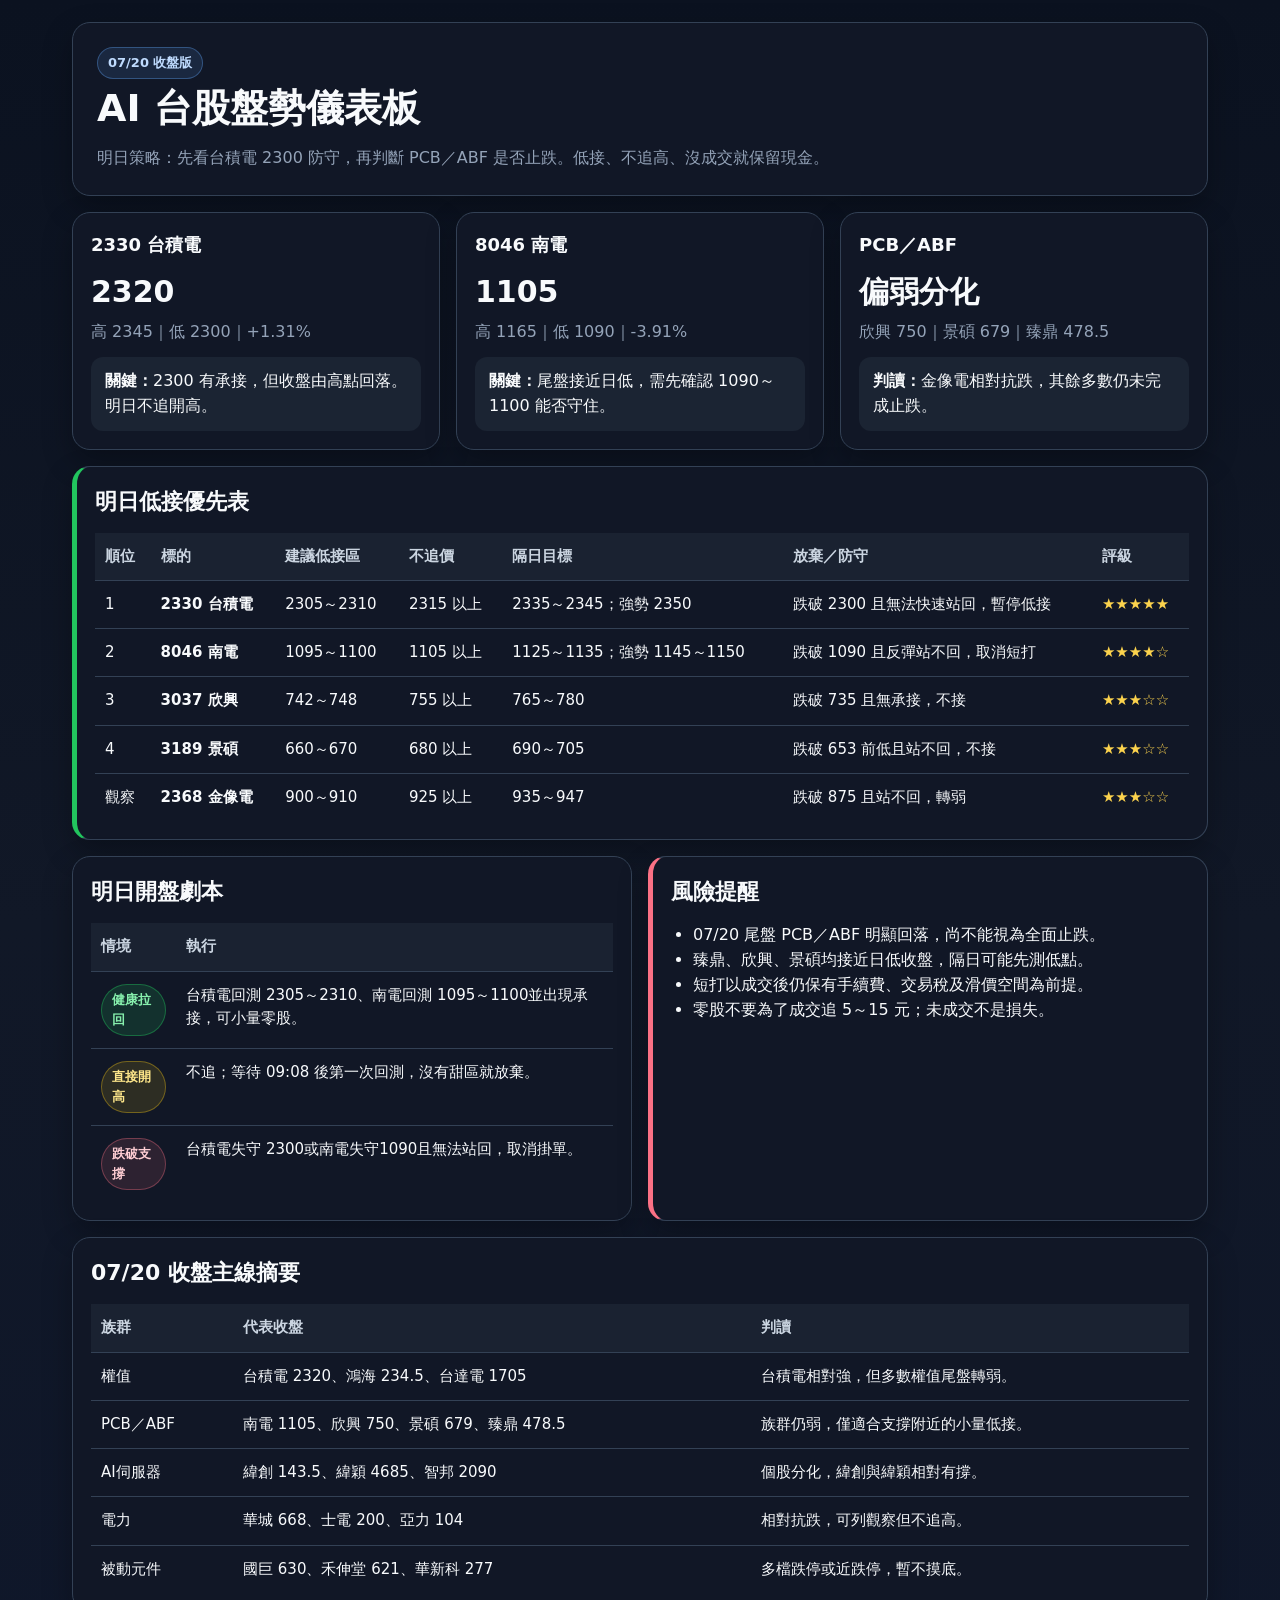
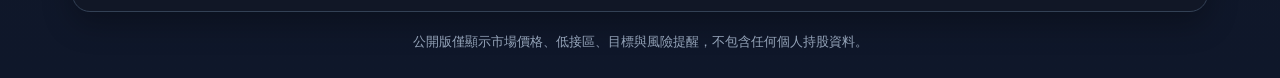
==== commit ca235881: "Mom AI Report V32 update 2026-07-200週一_14-29-44.05" ====
--- a/index.html
+++ b/index.html
@@ -1,10 +1,155 @@
-<!doctype html><html lang="zh-Hant"><head><meta charset="utf-8"><meta name="viewport" content="width=device-width,initial-scale=1"><title>Mom AI Report｜即時低接雷達</title><link rel="stylesheet" href="styles.css"></head><body>
-<header><div class="head"><div><h1>★★★★★ 即時低接雷達</h1><div class="meta" id="meta"></div></div><div class="badge" id="version"></div></div></header>
-<main class="wrap">
-<section class="section"><h2>今天最值得低接 TOP 3</h2><div id="top3" class="grid top3"></div></section>
-<section class="section"><h2>ABF 第一主線</h2><div id="abf" class="grid"></div></section>
-<section class="section"><h2>核心觀察雷達</h2><div id="core" class="grid"></div></section>
-<section class="section"><h2>DDE 即時承接力說明</h2><div class="warning">承接力是用現有 DDE 欄位推估：買量／賣量、成交價在日高低位置、成交量相對昨量、是否貼近買價或賣價。它不是手機 App 的真正內外盤，也不是五檔總量。</div></section>
-<section class="section"><h2>完整 DDE 資料</h2><div class="toolbar"><input id="q" placeholder="搜尋代號／名稱"><select id="filter"><option value="all">全部</option><option value="up">上漲</option><option value="down">下跌</option><option value="sweet">甜甜區</option><option value="risk">高風險</option></select><button id="reload">重新整理</button></div><div class="tableWrap"><table id="table"></table></div></section>
-<div class="footer">公開版不顯示任何姓名、私人持股、成本或股數。低接雷達是條件式篩選，不代表保證成交或獲利。網頁資料只讀取 data/live.js，不再把舊價格硬寫在 index.html。</div>
-</main><script src="config.js"></script><script src="data/live.js"></script><script src="app.js"></script></body></html>
+<!doctype html>
+<html lang="zh-Hant">
+<head>
+  <meta charset="utf-8" />
+  <meta name="viewport" content="width=device-width, initial-scale=1" />
+  <title>AI 台股盤勢儀表板｜07/20 收盤更新</title>
+  <style>
+    :root{
+      --bg:#0f172a;--panel:#111827;--panel2:#1f2937;--text:#f8fafc;--muted:#94a3b8;
+      --green:#22c55e;--green2:#86efac;--yellow:#facc15;--red:#fb7185;--blue:#60a5fa;
+      --border:#334155;--white:#ffffff;
+    }
+    *{box-sizing:border-box}
+    body{margin:0;background:linear-gradient(180deg,#0b1220,#111827 55%,#0f172a);color:var(--text);
+      font-family:"Microsoft JhengHei","Noto Sans TC",system-ui,sans-serif;line-height:1.55}
+    .wrap{max-width:1180px;margin:auto;padding:22px}
+    .hero,.card{background:rgba(17,24,39,.94);border:1px solid var(--border);border-radius:18px;
+      box-shadow:0 12px 30px rgba(0,0,0,.28)}
+    .hero{padding:24px;margin-bottom:16px}
+    h1{margin:0 0 8px;font-size:clamp(24px,4vw,38px)}
+    h2{margin:0 0 14px;font-size:22px}
+    h3{margin:0 0 10px;font-size:18px}
+    .sub{color:var(--muted)}
+    .grid{display:grid;grid-template-columns:repeat(12,1fr);gap:16px}
+    .card{padding:18px}
+    .span-12{grid-column:span 12}.span-8{grid-column:span 8}.span-6{grid-column:span 6}.span-4{grid-column:span 4}
+    .pill{display:inline-block;padding:5px 10px;border-radius:999px;font-size:13px;font-weight:700}
+    .good{background:rgba(34,197,94,.15);color:var(--green2);border:1px solid rgba(34,197,94,.4)}
+    .warn{background:rgba(250,204,21,.12);color:#fde68a;border:1px solid rgba(250,204,21,.35)}
+    .bad{background:rgba(251,113,133,.12);color:#fecdd3;border:1px solid rgba(251,113,133,.35)}
+    .info{background:rgba(96,165,250,.12);color:#bfdbfe;border:1px solid rgba(96,165,250,.35)}
+    .metric{font-size:30px;font-weight:900;margin:5px 0}
+    .muted{color:var(--muted)}
+    table{width:100%;border-collapse:collapse;font-size:15px}
+    th,td{padding:12px 10px;border-bottom:1px solid var(--border);text-align:left;vertical-align:top}
+    th{color:#cbd5e1;background:rgba(31,41,55,.7);position:sticky;top:0}
+    tr:last-child td{border-bottom:0}
+    .num{font-variant-numeric:tabular-nums}
+    .stars{white-space:nowrap;color:#fcd34d}
+    .focus{border-left:5px solid var(--green)}
+    .risk{border-left:5px solid var(--red)}
+    .note{padding:12px 14px;border-radius:12px;background:rgba(31,41,55,.75);margin-top:12px}
+    ul{margin:8px 0 0;padding-left:22px}
+    .footer{color:var(--muted);text-align:center;padding:20px 6px 4px;font-size:13px}
+    @media(max-width:800px){
+      .span-8,.span-6,.span-4{grid-column:span 12}
+      .wrap{padding:12px}.card,.hero{border-radius:14px;padding:15px}
+      table{font-size:13px}th,td{padding:9px 7px}
+    }
+  </style>
+</head>
+<body>
+<div class="wrap">
+  <section class="hero">
+    <span class="pill info">07/20 收盤版</span>
+    <h1>AI 台股盤勢儀表板</h1>
+    <div class="sub">明日策略：先看台積電 2300 防守，再判斷 PCB／ABF 是否止跌。低接、不追高、沒成交就保留現金。</div>
+  </section>
+
+  <div class="grid">
+    <section class="card span-4">
+      <h3>2330 台積電</h3>
+      <div class="metric num">2320</div>
+      <div class="muted">高 2345｜低 2300｜+1.31%</div>
+      <div class="note"><b>關鍵：</b>2300 有承接，但收盤由高點回落。明日不追開高。</div>
+    </section>
+
+    <section class="card span-4">
+      <h3>8046 南電</h3>
+      <div class="metric num">1105</div>
+      <div class="muted">高 1165｜低 1090｜-3.91%</div>
+      <div class="note"><b>關鍵：</b>尾盤接近日低，需先確認 1090～1100 能否守住。</div>
+    </section>
+
+    <section class="card span-4">
+      <h3>PCB／ABF</h3>
+      <div class="metric">偏弱分化</div>
+      <div class="muted">欣興 750｜景碩 679｜臻鼎 478.5</div>
+      <div class="note"><b>判讀：</b>金像電相對抗跌，其餘多數仍未完成止跌。</div>
+    </section>
+
+    <section class="card span-12 focus">
+      <h2>明日低接優先表</h2>
+      <table>
+        <thead>
+          <tr>
+            <th>順位</th><th>標的</th><th>建議低接區</th><th>不追價</th><th>隔日目標</th><th>放棄／防守</th><th>評級</th>
+          </tr>
+        </thead>
+        <tbody>
+          <tr>
+            <td>1</td><td><b>2330 台積電</b></td><td class="num">2305～2310</td><td class="num">2315 以上</td>
+            <td class="num">2335～2345；強勢 2350</td><td>跌破 2300 且無法快速站回，暫停低接</td><td class="stars">★★★★★</td>
+          </tr>
+          <tr>
+            <td>2</td><td><b>8046 南電</b></td><td class="num">1095～1100</td><td class="num">1105 以上</td>
+            <td class="num">1125～1135；強勢 1145～1150</td><td>跌破 1090 且反彈站不回，取消短打</td><td class="stars">★★★★☆</td>
+          </tr>
+          <tr>
+            <td>3</td><td><b>3037 欣興</b></td><td class="num">742～748</td><td class="num">755 以上</td>
+            <td class="num">765～780</td><td>跌破 735 且無承接，不接</td><td class="stars">★★★☆☆</td>
+          </tr>
+          <tr>
+            <td>4</td><td><b>3189 景碩</b></td><td class="num">660～670</td><td class="num">680 以上</td>
+            <td class="num">690～705</td><td>跌破 653 前低且站不回，不接</td><td class="stars">★★★☆☆</td>
+          </tr>
+          <tr>
+            <td>觀察</td><td><b>2368 金像電</b></td><td class="num">900～910</td><td class="num">925 以上</td>
+            <td class="num">935～947</td><td>跌破 875 且站不回，轉弱</td><td class="stars">★★★☆☆</td>
+          </tr>
+        </tbody>
+      </table>
+    </section>
+
+    <section class="card span-6">
+      <h2>明日開盤劇本</h2>
+      <table>
+        <thead><tr><th>情境</th><th>執行</th></tr></thead>
+        <tbody>
+          <tr><td><span class="pill good">健康拉回</span></td><td>台積電回測 2305～2310、南電回測 1095～1100並出現承接，可小量零股。</td></tr>
+          <tr><td><span class="pill warn">直接開高</span></td><td>不追；等待 09:08 後第一次回測，沒有甜區就放棄。</td></tr>
+          <tr><td><span class="pill bad">跌破支撐</span></td><td>台積電失守 2300或南電失守1090且無法站回，取消掛單。</td></tr>
+        </tbody>
+      </table>
+    </section>
+
+    <section class="card span-6 risk">
+      <h2>風險提醒</h2>
+      <ul>
+        <li>07/20 尾盤 PCB／ABF 明顯回落，尚不能視為全面止跌。</li>
+        <li>臻鼎、欣興、景碩均接近日低收盤，隔日可能先測低點。</li>
+        <li>短打以成交後仍保有手續費、交易稅及滑價空間為前提。</li>
+        <li>零股不要為了成交追 5～15 元；未成交不是損失。</li>
+      </ul>
+    </section>
+
+    <section class="card span-12">
+      <h2>07/20 收盤主線摘要</h2>
+      <table>
+        <thead><tr><th>族群</th><th>代表收盤</th><th>判讀</th></tr></thead>
+        <tbody>
+          <tr><td>權值</td><td>台積電 2320、鴻海 234.5、台達電 1705</td><td>台積電相對強，但多數權值尾盤轉弱。</td></tr>
+          <tr><td>PCB／ABF</td><td>南電 1105、欣興 750、景碩 679、臻鼎 478.5</td><td>族群仍弱，僅適合支撐附近的小量低接。</td></tr>
+          <tr><td>AI伺服器</td><td>緯創 143.5、緯穎 4685、智邦 2090</td><td>個股分化，緯創與緯穎相對有撐。</td></tr>
+          <tr><td>電力</td><td>華城 668、士電 200、亞力 104</td><td>相對抗跌，可列觀察但不追高。</td></tr>
+          <tr><td>被動元件</td><td>國巨 630、禾伸堂 621、華新科 277</td><td>多檔跌停或近跌停，暫不摸底。</td></tr>
+        </tbody>
+      </table>
+    </section>
+  </div>
+
+  <div class="footer">公開版僅顯示市場價格、低接區、目標與風險提醒，不包含任何個人持股資料。</div>
+</div>
+</body>
+</html>
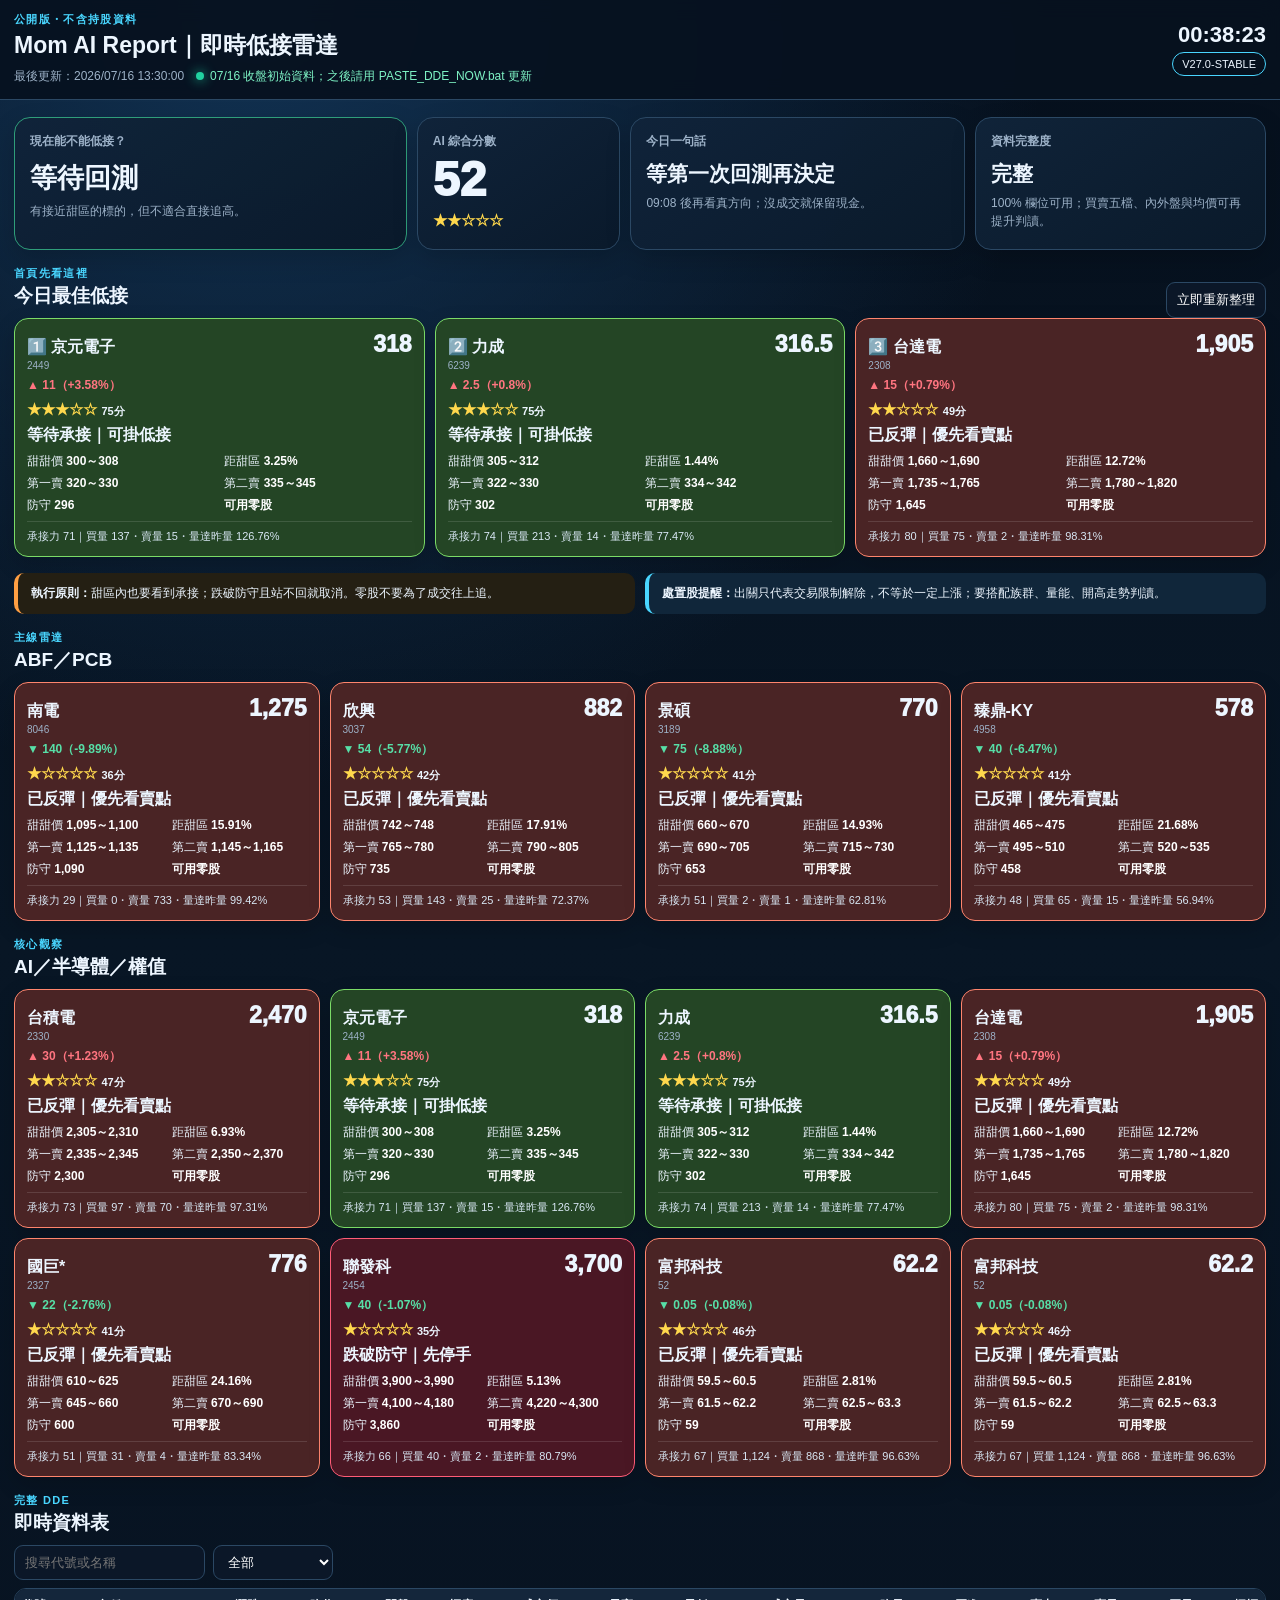
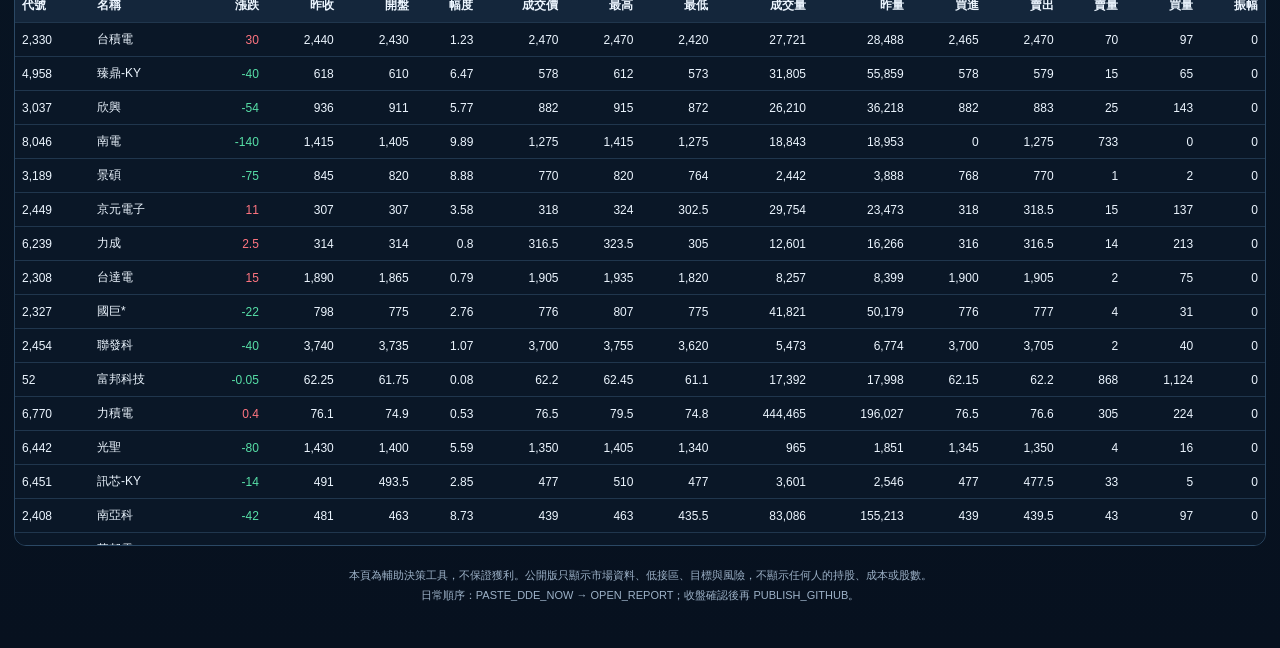
==== commit 17f81ede: "Mom AI Report V27 update 2026-07-210週二_05-15-56.66" ====
--- a/index.html
+++ b/index.html
@@ -2,154 +2,95 @@
 <html lang="zh-Hant">
 <head>
   <meta charset="utf-8" />
-  <meta name="viewport" content="width=device-width, initial-scale=1" />
-  <title>AI 台股盤勢儀表板｜07/20 收盤更新</title>
-  <style>
-    :root{
-      --bg:#0f172a;--panel:#111827;--panel2:#1f2937;--text:#f8fafc;--muted:#94a3b8;
-      --green:#22c55e;--green2:#86efac;--yellow:#facc15;--red:#fb7185;--blue:#60a5fa;
-      --border:#334155;--white:#ffffff;
-    }
-    *{box-sizing:border-box}
-    body{margin:0;background:linear-gradient(180deg,#0b1220,#111827 55%,#0f172a);color:var(--text);
-      font-family:"Microsoft JhengHei","Noto Sans TC",system-ui,sans-serif;line-height:1.55}
-    .wrap{max-width:1180px;margin:auto;padding:22px}
-    .hero,.card{background:rgba(17,24,39,.94);border:1px solid var(--border);border-radius:18px;
-      box-shadow:0 12px 30px rgba(0,0,0,.28)}
-    .hero{padding:24px;margin-bottom:16px}
-    h1{margin:0 0 8px;font-size:clamp(24px,4vw,38px)}
-    h2{margin:0 0 14px;font-size:22px}
-    h3{margin:0 0 10px;font-size:18px}
-    .sub{color:var(--muted)}
-    .grid{display:grid;grid-template-columns:repeat(12,1fr);gap:16px}
-    .card{padding:18px}
-    .span-12{grid-column:span 12}.span-8{grid-column:span 8}.span-6{grid-column:span 6}.span-4{grid-column:span 4}
-    .pill{display:inline-block;padding:5px 10px;border-radius:999px;font-size:13px;font-weight:700}
-    .good{background:rgba(34,197,94,.15);color:var(--green2);border:1px solid rgba(34,197,94,.4)}
-    .warn{background:rgba(250,204,21,.12);color:#fde68a;border:1px solid rgba(250,204,21,.35)}
-    .bad{background:rgba(251,113,133,.12);color:#fecdd3;border:1px solid rgba(251,113,133,.35)}
-    .info{background:rgba(96,165,250,.12);color:#bfdbfe;border:1px solid rgba(96,165,250,.35)}
-    .metric{font-size:30px;font-weight:900;margin:5px 0}
-    .muted{color:var(--muted)}
-    table{width:100%;border-collapse:collapse;font-size:15px}
-    th,td{padding:12px 10px;border-bottom:1px solid var(--border);text-align:left;vertical-align:top}
-    th{color:#cbd5e1;background:rgba(31,41,55,.7);position:sticky;top:0}
-    tr:last-child td{border-bottom:0}
-    .num{font-variant-numeric:tabular-nums}
-    .stars{white-space:nowrap;color:#fcd34d}
-    .focus{border-left:5px solid var(--green)}
-    .risk{border-left:5px solid var(--red)}
-    .note{padding:12px 14px;border-radius:12px;background:rgba(31,41,55,.75);margin-top:12px}
-    ul{margin:8px 0 0;padding-left:22px}
-    .footer{color:var(--muted);text-align:center;padding:20px 6px 4px;font-size:13px}
-    @media(max-width:800px){
-      .span-8,.span-6,.span-4{grid-column:span 12}
-      .wrap{padding:12px}.card,.hero{border-radius:14px;padding:15px}
-      table{font-size:13px}th,td{padding:9px 7px}
-    }
-  </style>
+  <meta name="viewport" content="width=device-width,initial-scale=1" />
+  <meta name="theme-color" content="#07111f" />
+  <title>Mom AI Report｜即時低接雷達</title>
+  <link rel="stylesheet" href="styles.css" />
 </head>
 <body>
-<div class="wrap">
-  <section class="hero">
-    <span class="pill info">07/20 收盤版</span>
-    <h1>AI 台股盤勢儀表板</h1>
-    <div class="sub">明日策略：先看台積電 2300 防守，再判斷 PCB／ABF 是否止跌。低接、不追高、沒成交就保留現金。</div>
+<header>
+  <div class="head">
+    <div>
+      <div class="eyebrow">公開版・不含持股資料</div>
+      <h1>Mom AI Report｜即時低接雷達</h1>
+      <div id="meta" class="meta">正在讀取 DDE 資料…</div>
+    </div>
+    <div class="headerRight">
+      <div id="marketClock" class="clock">--:--:--</div>
+      <div id="version" class="badge">V27</div>
+    </div>
+  </div>
+</header>
+
+<main class="wrap">
+  <section class="heroGrid">
+    <article class="heroCard decision">
+      <div class="heroLabel">現在能不能低接？</div>
+      <div id="decisionText" class="heroValue">等待資料</div>
+      <div id="decisionNote" class="heroNote">先更新 DDE，再確認甜區與承接。</div>
+    </article>
+    <article class="heroCard">
+      <div class="heroLabel">AI 綜合分數</div>
+      <div id="marketScore" class="scoreValue">--</div>
+      <div id="marketStars" class="stars">☆☆☆☆☆</div>
+    </article>
+    <article class="heroCard">
+      <div class="heroLabel">今日一句話</div>
+      <div id="oneLine" class="heroValue smallValue">只等甜區，不追價</div>
+      <div class="heroNote">09:08 後再看真方向；沒成交就保留現金。</div>
+    </article>
+    <article class="heroCard">
+      <div class="heroLabel">資料完整度</div>
+      <div id="dataQuality" class="heroValue smallValue">檢查中</div>
+      <div id="dataQualityNote" class="heroNote">價格、量、買賣盤會影響判讀品質。</div>
+    </article>
   </section>
 
-  <div class="grid">
-    <section class="card span-4">
-      <h3>2330 台積電</h3>
-      <div class="metric num">2320</div>
-      <div class="muted">高 2345｜低 2300｜+1.31%</div>
-      <div class="note"><b>關鍵：</b>2300 有承接，但收盤由高點回落。明日不追開高。</div>
-    </section>
+  <section class="section">
+    <div class="sectionTitleRow">
+      <div><div class="kicker">首頁先看這裡</div><h2>今日最佳低接</h2></div>
+      <button id="reload" type="button">立即重新整理</button>
+    </div>
+    <div id="top3" class="grid top3"></div>
+  </section>
 
-    <section class="card span-4">
-      <h3>8046 南電</h3>
-      <div class="metric num">1105</div>
-      <div class="muted">高 1165｜低 1090｜-3.91%</div>
-      <div class="note"><b>關鍵：</b>尾盤接近日低，需先確認 1090～1100 能否守住。</div>
-    </section>
+  <section class="section noticeGrid">
+    <article class="warning"><b>執行原則：</b>甜區內也要看到承接；跌破防守且站不回就取消。零股不要為了成交往上追。</article>
+    <article class="warning blue"><b>處置股提醒：</b>出關只代表交易限制解除，不等於一定上漲；要搭配族群、量能、開高走勢判讀。</article>
+  </section>
 
-    <section class="card span-4">
-      <h3>PCB／ABF</h3>
-      <div class="metric">偏弱分化</div>
-      <div class="muted">欣興 750｜景碩 679｜臻鼎 478.5</div>
-      <div class="note"><b>判讀：</b>金像電相對抗跌，其餘多數仍未完成止跌。</div>
-    </section>
+  <section class="section">
+    <div class="sectionTitleRow"><div><div class="kicker">主線雷達</div><h2>ABF／PCB</h2></div></div>
+    <div id="abf" class="grid"></div>
+  </section>
 
-    <section class="card span-12 focus">
-      <h2>明日低接優先表</h2>
-      <table>
-        <thead>
-          <tr>
-            <th>順位</th><th>標的</th><th>建議低接區</th><th>不追價</th><th>隔日目標</th><th>放棄／防守</th><th>評級</th>
-          </tr>
-        </thead>
-        <tbody>
-          <tr>
-            <td>1</td><td><b>2330 台積電</b></td><td class="num">2305～2310</td><td class="num">2315 以上</td>
-            <td class="num">2335～2345；強勢 2350</td><td>跌破 2300 且無法快速站回，暫停低接</td><td class="stars">★★★★★</td>
-          </tr>
-          <tr>
-            <td>2</td><td><b>8046 南電</b></td><td class="num">1095～1100</td><td class="num">1105 以上</td>
-            <td class="num">1125～1135；強勢 1145～1150</td><td>跌破 1090 且反彈站不回，取消短打</td><td class="stars">★★★★☆</td>
-          </tr>
-          <tr>
-            <td>3</td><td><b>3037 欣興</b></td><td class="num">742～748</td><td class="num">755 以上</td>
-            <td class="num">765～780</td><td>跌破 735 且無承接，不接</td><td class="stars">★★★☆☆</td>
-          </tr>
-          <tr>
-            <td>4</td><td><b>3189 景碩</b></td><td class="num">660～670</td><td class="num">680 以上</td>
-            <td class="num">690～705</td><td>跌破 653 前低且站不回，不接</td><td class="stars">★★★☆☆</td>
-          </tr>
-          <tr>
-            <td>觀察</td><td><b>2368 金像電</b></td><td class="num">900～910</td><td class="num">925 以上</td>
-            <td class="num">935～947</td><td>跌破 875 且站不回，轉弱</td><td class="stars">★★★☆☆</td>
-          </tr>
-        </tbody>
-      </table>
-    </section>
+  <section class="section">
+    <div class="sectionTitleRow"><div><div class="kicker">核心觀察</div><h2>AI／半導體／權值</h2></div></div>
+    <div id="core" class="grid"></div>
+  </section>
 
-    <section class="card span-6">
-      <h2>明日開盤劇本</h2>
-      <table>
-        <thead><tr><th>情境</th><th>執行</th></tr></thead>
-        <tbody>
-          <tr><td><span class="pill good">健康拉回</span></td><td>台積電回測 2305～2310、南電回測 1095～1100並出現承接，可小量零股。</td></tr>
-          <tr><td><span class="pill warn">直接開高</span></td><td>不追；等待 09:08 後第一次回測，沒有甜區就放棄。</td></tr>
-          <tr><td><span class="pill bad">跌破支撐</span></td><td>台積電失守 2300或南電失守1090且無法站回，取消掛單。</td></tr>
-        </tbody>
-      </table>
-    </section>
+  <section class="section">
+    <div class="sectionTitleRow"><div><div class="kicker">完整 DDE</div><h2>即時資料表</h2></div></div>
+    <div class="toolbar">
+      <input id="q" type="search" placeholder="搜尋代號或名稱" />
+      <select id="filter">
+        <option value="all">全部</option>
+        <option value="sweet">四星以上甜區</option>
+        <option value="up">上漲</option>
+        <option value="down">下跌</option>
+        <option value="risk">兩星以下風險</option>
+      </select>
+    </div>
+    <div class="tableWrap"><table id="table"></table></div>
+  </section>
 
-    <section class="card span-6 risk">
-      <h2>風險提醒</h2>
-      <ul>
-        <li>07/20 尾盤 PCB／ABF 明顯回落，尚不能視為全面止跌。</li>
-        <li>臻鼎、欣興、景碩均接近日低收盤，隔日可能先測低點。</li>
-        <li>短打以成交後仍保有手續費、交易稅及滑價空間為前提。</li>
-        <li>零股不要為了成交追 5～15 元；未成交不是損失。</li>
-      </ul>
-    </section>
-
-    <section class="card span-12">
-      <h2>07/20 收盤主線摘要</h2>
-      <table>
-        <thead><tr><th>族群</th><th>代表收盤</th><th>判讀</th></tr></thead>
-        <tbody>
-          <tr><td>權值</td><td>台積電 2320、鴻海 234.5、台達電 1705</td><td>台積電相對強，但多數權值尾盤轉弱。</td></tr>
-          <tr><td>PCB／ABF</td><td>南電 1105、欣興 750、景碩 679、臻鼎 478.5</td><td>族群仍弱，僅適合支撐附近的小量低接。</td></tr>
-          <tr><td>AI伺服器</td><td>緯創 143.5、緯穎 4685、智邦 2090</td><td>個股分化，緯創與緯穎相對有撐。</td></tr>
-          <tr><td>電力</td><td>華城 668、士電 200、亞力 104</td><td>相對抗跌，可列觀察但不追高。</td></tr>
-          <tr><td>被動元件</td><td>國巨 630、禾伸堂 621、華新科 277</td><td>多檔跌停或近跌停，暫不摸底。</td></tr>
-        </tbody>
-      </table>
-    </section>
+  <div class="footer">
+    本頁為輔助決策工具，不保證獲利。公開版只顯示市場資料、低接區、目標與風險，不顯示任何人的持股、成本或股數。<br />
+    日常順序：PASTE_DDE_NOW → OPEN_REPORT；收盤確認後再 PUBLISH_GITHUB。
   </div>
-
-  <div class="footer">公開版僅顯示市場價格、低接區、目標與風險提醒，不包含任何個人持股資料。</div>
-</div>
+</main>
+<script src="config.js"></script>
+<script src="data/live.js"></script>
+<script src="app.js"></script>
 </body>
 </html>
--- a/styles.css
+++ b/styles.css
@@ -0,0 +1 @@
+:root{--bg:#07111f;--panel:#0d1b2d;--panel2:#10243a;--line:#2b4864;--text:#edf6ff;--muted:#9db2c8;--green:#21d19f;--yellow:#ffd166;--orange:#ff9f43;--red:#ff5c77;--cyan:#49d6ff}*{box-sizing:border-box}html{color-scheme:dark}body{margin:0;background:radial-gradient(circle at 20% 0,#123354 0,transparent 32%),linear-gradient(180deg,#06101d,#081625 42%,#07111f);color:var(--text);font-family:-apple-system,BlinkMacSystemFont,"Segoe UI","Noto Sans TC","Microsoft JhengHei",Arial,sans-serif}.wrap{max-width:1480px;margin:auto;padding:14px}header{position:sticky;top:0;z-index:10;background:rgba(7,17,31,.94);backdrop-filter:blur(10px);border-bottom:1px solid var(--line)}.head{max-width:1480px;margin:auto;padding:12px 14px;display:flex;justify-content:space-between;gap:16px;align-items:center}.eyebrow,.kicker{font-size:11px;letter-spacing:.12em;color:var(--cyan);font-weight:800}.head h1{font-size:23px;margin:3px 0 5px}.meta{font-size:12px;color:var(--muted);line-height:1.7}.headerRight{text-align:right}.clock{font-size:22px;font-weight:900;font-variant-numeric:tabular-nums}.live{display:inline-flex;align-items:center;gap:6px;color:#7ef3c5}.dot{width:8px;height:8px;border-radius:50%;background:var(--green);box-shadow:0 0 12px var(--green)}.badge{display:inline-block;margin-top:4px;padding:5px 9px;border:1px solid var(--cyan);border-radius:999px;font-size:11px}.heroGrid{display:grid;grid-template-columns:1.35fr .7fr 1.15fr 1fr;gap:10px;margin:3px 0 16px}.heroCard{border:1px solid var(--line);border-radius:16px;background:linear-gradient(145deg,rgba(16,36,58,.98),rgba(10,26,43,.98));padding:15px;min-height:132px;box-shadow:0 9px 25px rgba(0,0,0,.17)}.heroCard.decision{border-color:#2f9e7a}.heroLabel{font-size:12px;color:var(--muted);font-weight:700}.heroValue{font-size:27px;font-weight:950;margin:10px 0 6px}.smallValue{font-size:21px}.heroNote{font-size:12px;color:var(--muted);line-height:1.55}.scoreValue{font-size:48px;font-weight:1000;margin-top:2px}.section{margin:16px 0}.sectionTitleRow{display:flex;justify-content:space-between;gap:12px;align-items:end}.section h2{font-size:19px;margin:2px 0 9px}.grid{display:grid;grid-template-columns:repeat(4,minmax(0,1fr));gap:10px}.top3{grid-template-columns:repeat(3,minmax(0,1fr))}.card{border:1px solid var(--line);border-radius:14px;background:var(--panel);padding:12px;min-height:174px;box-shadow:0 8px 22px rgba(0,0,0,.16)}.card.deep{background:#0b4637;border-color:#21d19f}.card.sweet{background:#244525;border-color:#7bdc67}.card.watch{background:#3c3518;border-color:#d8b447}.card.hot{background:#4a2425;border-color:#ff856d}.card.danger{background:#4a1724;border-color:#ff5c77}.card .title{display:flex;justify-content:space-between;gap:8px;align-items:baseline}.card h3{margin:0;font-size:16px}.card h3 small{display:block;color:var(--muted);font-size:10px;font-weight:500;margin-top:2px}.price{font-size:23px;font-weight:950}.change{font-weight:800;font-size:12px;margin:6px 0}.up{color:#ff7580}.down{color:#57dfa7}.flat{color:#d8e5f1}.stars{color:#ffd84d;font-weight:900;margin:4px 0}.stars em{color:var(--text);font-style:normal;font-size:11px}.status{font-weight:900;margin:6px 0}.kv{display:grid;grid-template-columns:1fr 1fr;gap:4px 10px;font-size:12px;line-height:1.5}.kv b{color:#fff}.support{margin-top:7px;padding-top:7px;border-top:1px solid rgba(255,255,255,.12);font-size:11px;color:#d9e8f5}.noticeGrid{display:grid;grid-template-columns:1fr 1fr;gap:10px}.warning{border-left:4px solid var(--orange);background:#241f13;padding:11px 13px;border-radius:10px;font-size:12px;line-height:1.65}.warning.blue{border-left-color:var(--cyan);background:#10263a}.toolbar{display:flex;gap:8px;flex-wrap:wrap;margin-bottom:8px}input,select,button{background:#0b1728;color:#fff;border:1px solid var(--line);border-radius:9px;padding:8px 10px}button{cursor:pointer}button:hover{border-color:var(--cyan)}.tableWrap{overflow:auto;border:1px solid var(--line);border-radius:12px;background:#0a1727;max-height:62vh}table{border-collapse:collapse;width:100%;font-size:12px}th,td{padding:8px 7px;border-bottom:1px solid #20364d;text-align:right;white-space:nowrap}th{position:sticky;top:0;background:#14263b;z-index:2}td:first-child,td:nth-child(2),th:first-child,th:nth-child(2){text-align:left}.footer{color:var(--muted);font-size:11px;line-height:1.8;margin:20px 0 28px;text-align:center}.empty{padding:18px;color:var(--muted)}@media(max-width:1100px){.heroGrid{grid-template-columns:1fr 1fr}.grid{grid-template-columns:repeat(2,minmax(0,1fr))}.top3{grid-template-columns:1fr 1fr 1fr}}@media(max-width:760px){.wrap,.head{padding-left:8px;padding-right:8px}.head h1{font-size:18px}.clock{font-size:17px}.heroGrid,.noticeGrid,.top3,.grid{grid-template-columns:1fr}.heroCard{min-height:0}.card{min-height:0}.kv{grid-template-columns:1fr 1fr}.meta{max-width:75vw}.badge{display:none}}
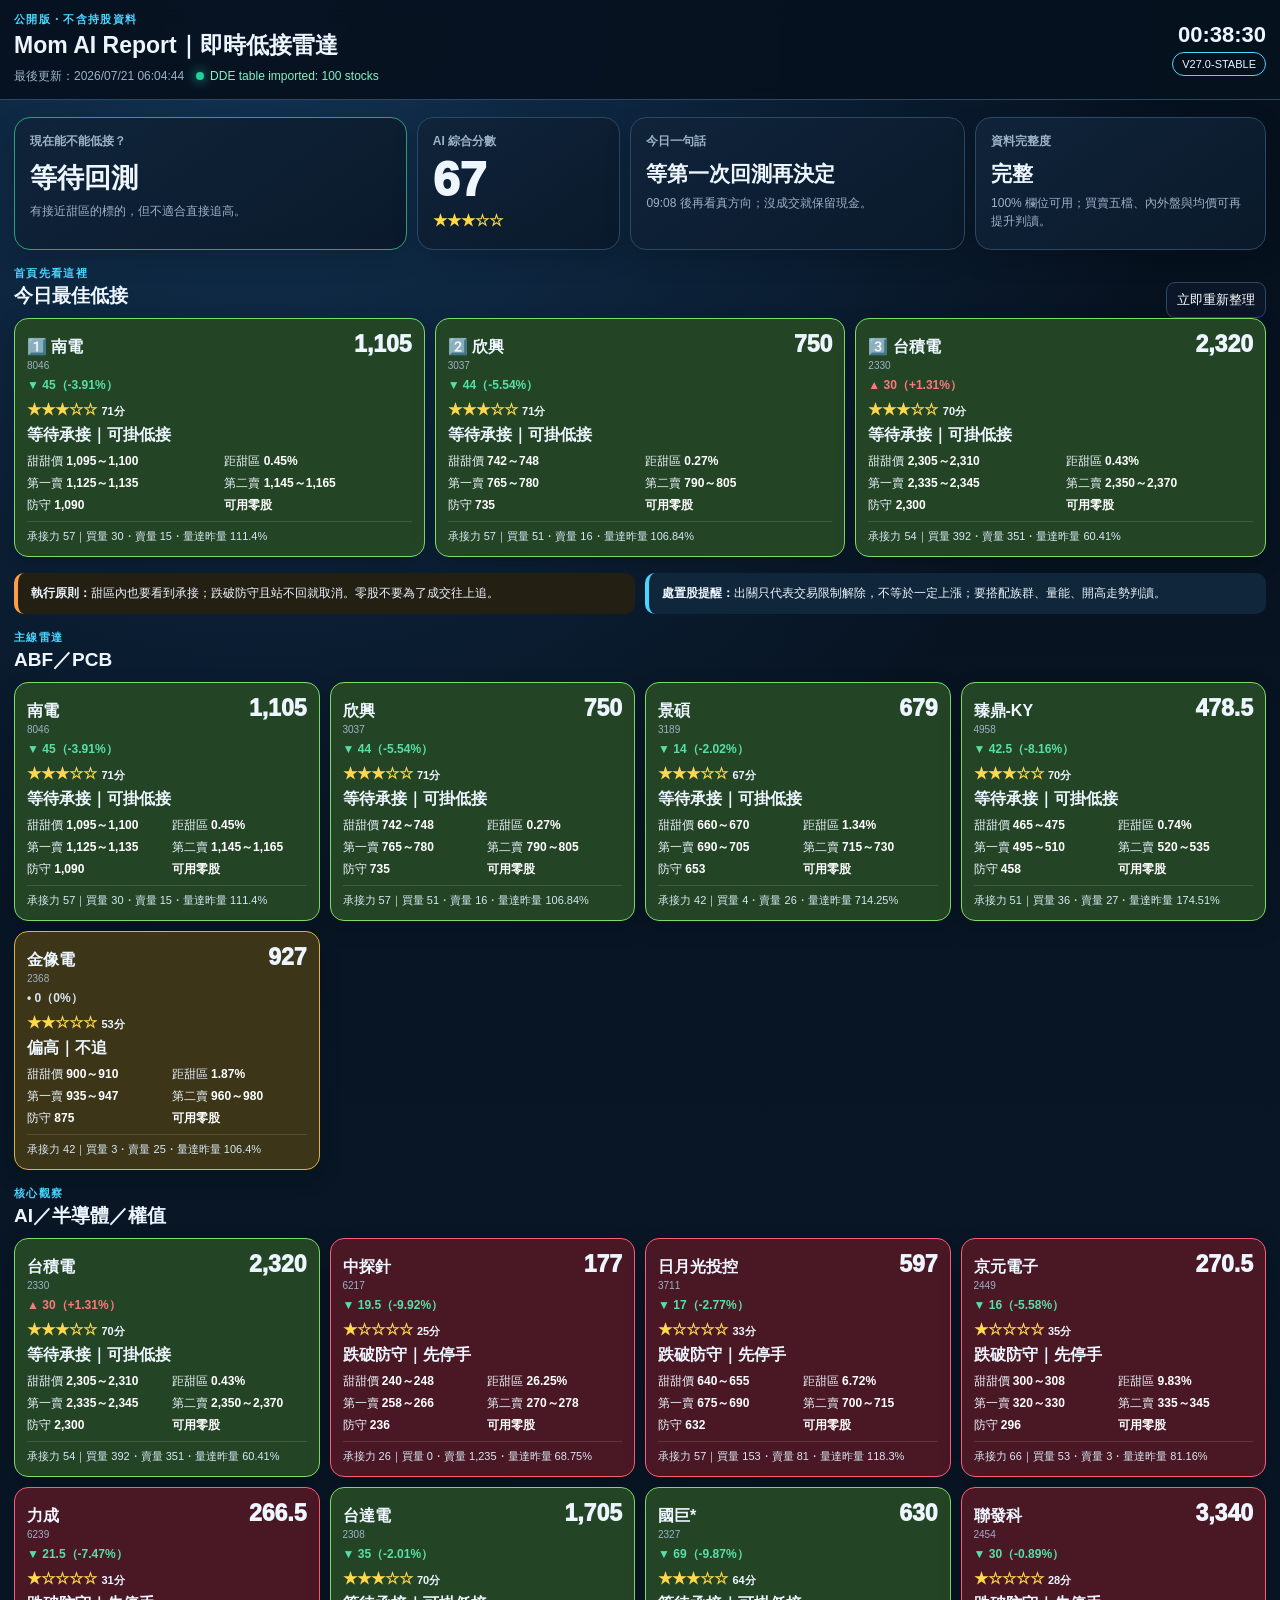
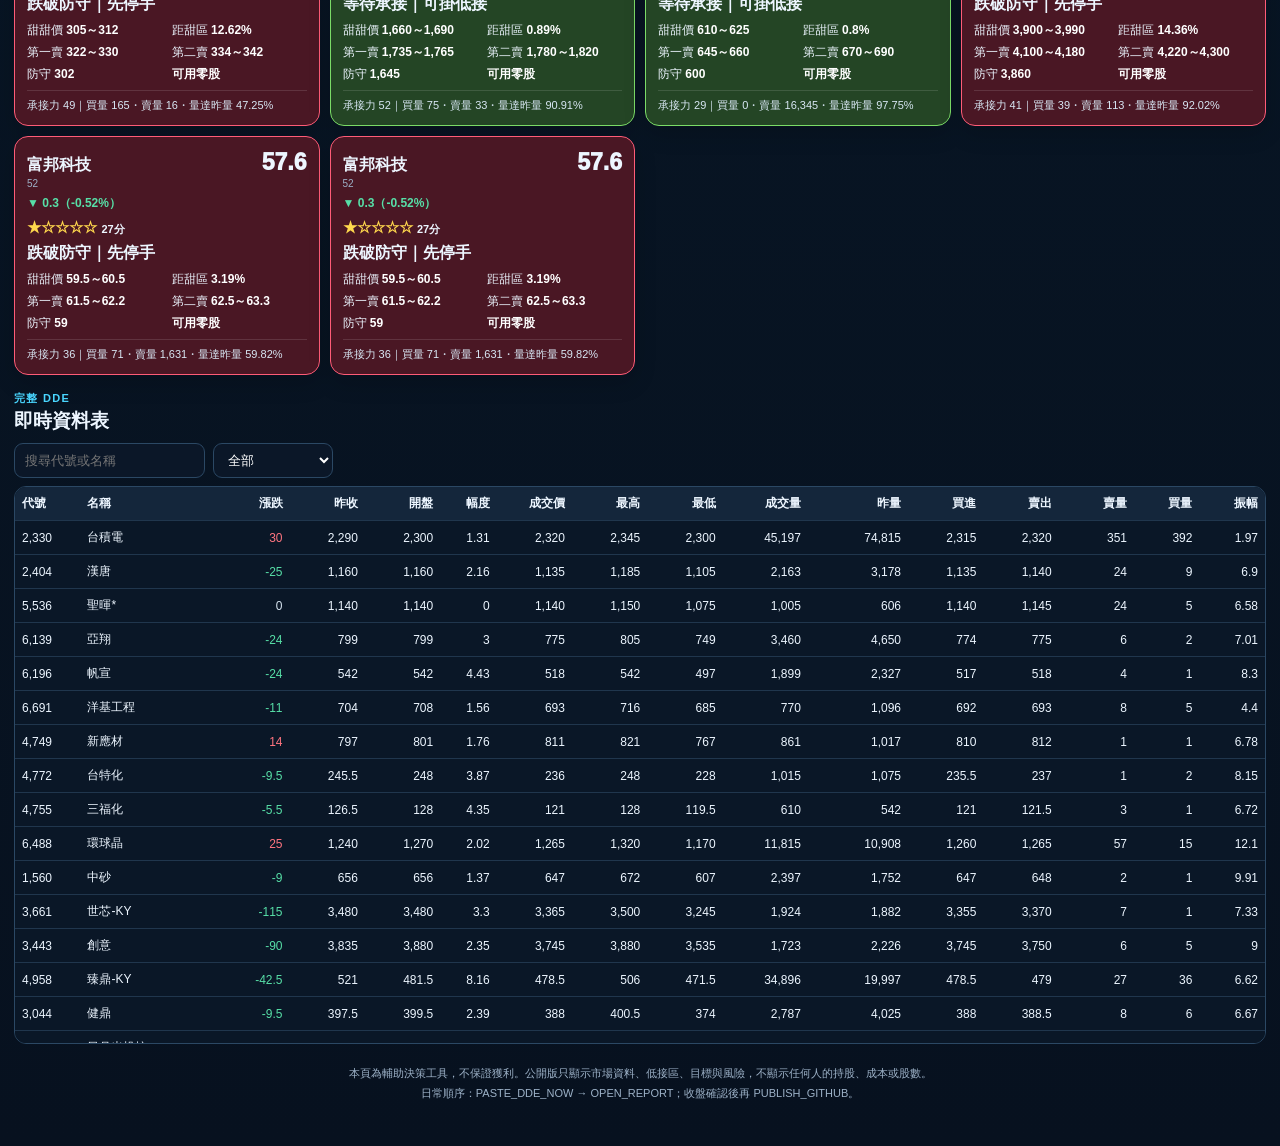
==== commit 7379bce0: "Mom AI Report V27 update 2026-07-210週二_06-26-08.96" ====
--- a/index.html
+++ b/index.html
@@ -5,7 +5,7 @@
   <meta name="viewport" content="width=device-width,initial-scale=1" />
   <meta name="theme-color" content="#07111f" />
   <title>Mom AI Report｜即時低接雷達</title>
-  <link rel="stylesheet" href="styles.css" />
+  <link rel="stylesheet" href="styles.css?v=27.0.1" />
 </head>
 <body>
 <header>
@@ -89,8 +89,29 @@
     日常順序：PASTE_DDE_NOW → OPEN_REPORT；收盤確認後再 PUBLISH_GITHUB。
   </div>
 </main>
-<script src="config.js"></script>
-<script src="data/live.js"></script>
-<script src="app.js"></script>
+<script>
+  // Always request fresh market data, then start the app only after data is ready.
+  (function () {
+    const stamp = Date.now();
+
+    function loadScript(src, onload) {
+      const script = document.createElement("script");
+      script.src = src;
+      script.async = false;
+      script.onload = onload;
+      script.onerror = function () {
+        const meta = document.getElementById("meta");
+        if (meta) meta.textContent = "資料載入失敗：" + src + "，請按 Ctrl+F5 重試。";
+      };
+      document.body.appendChild(script);
+    }
+
+    loadScript("config.js?v=" + stamp, function () {
+      loadScript("data/live.js?v=" + stamp, function () {
+        loadScript("app.js?v=" + stamp);
+      });
+    });
+  })();
+</script>
 </body>
 </html>
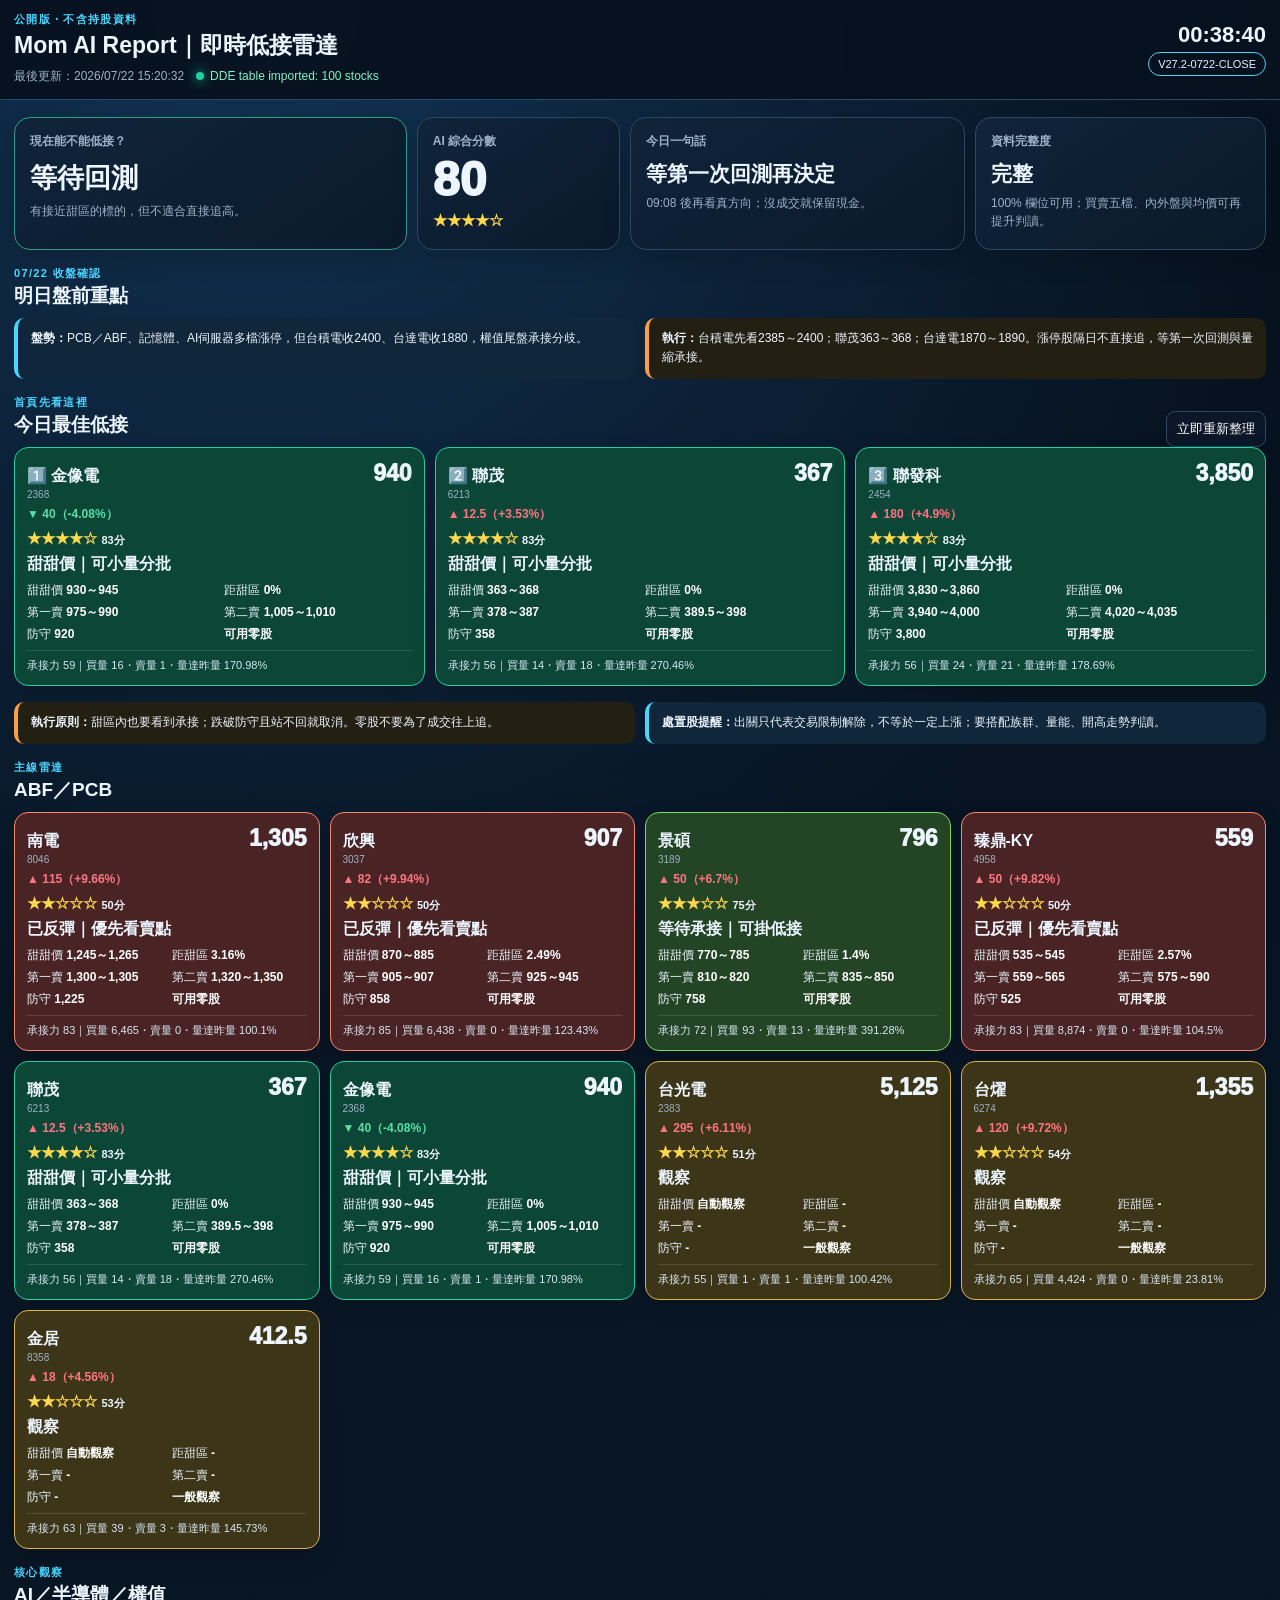
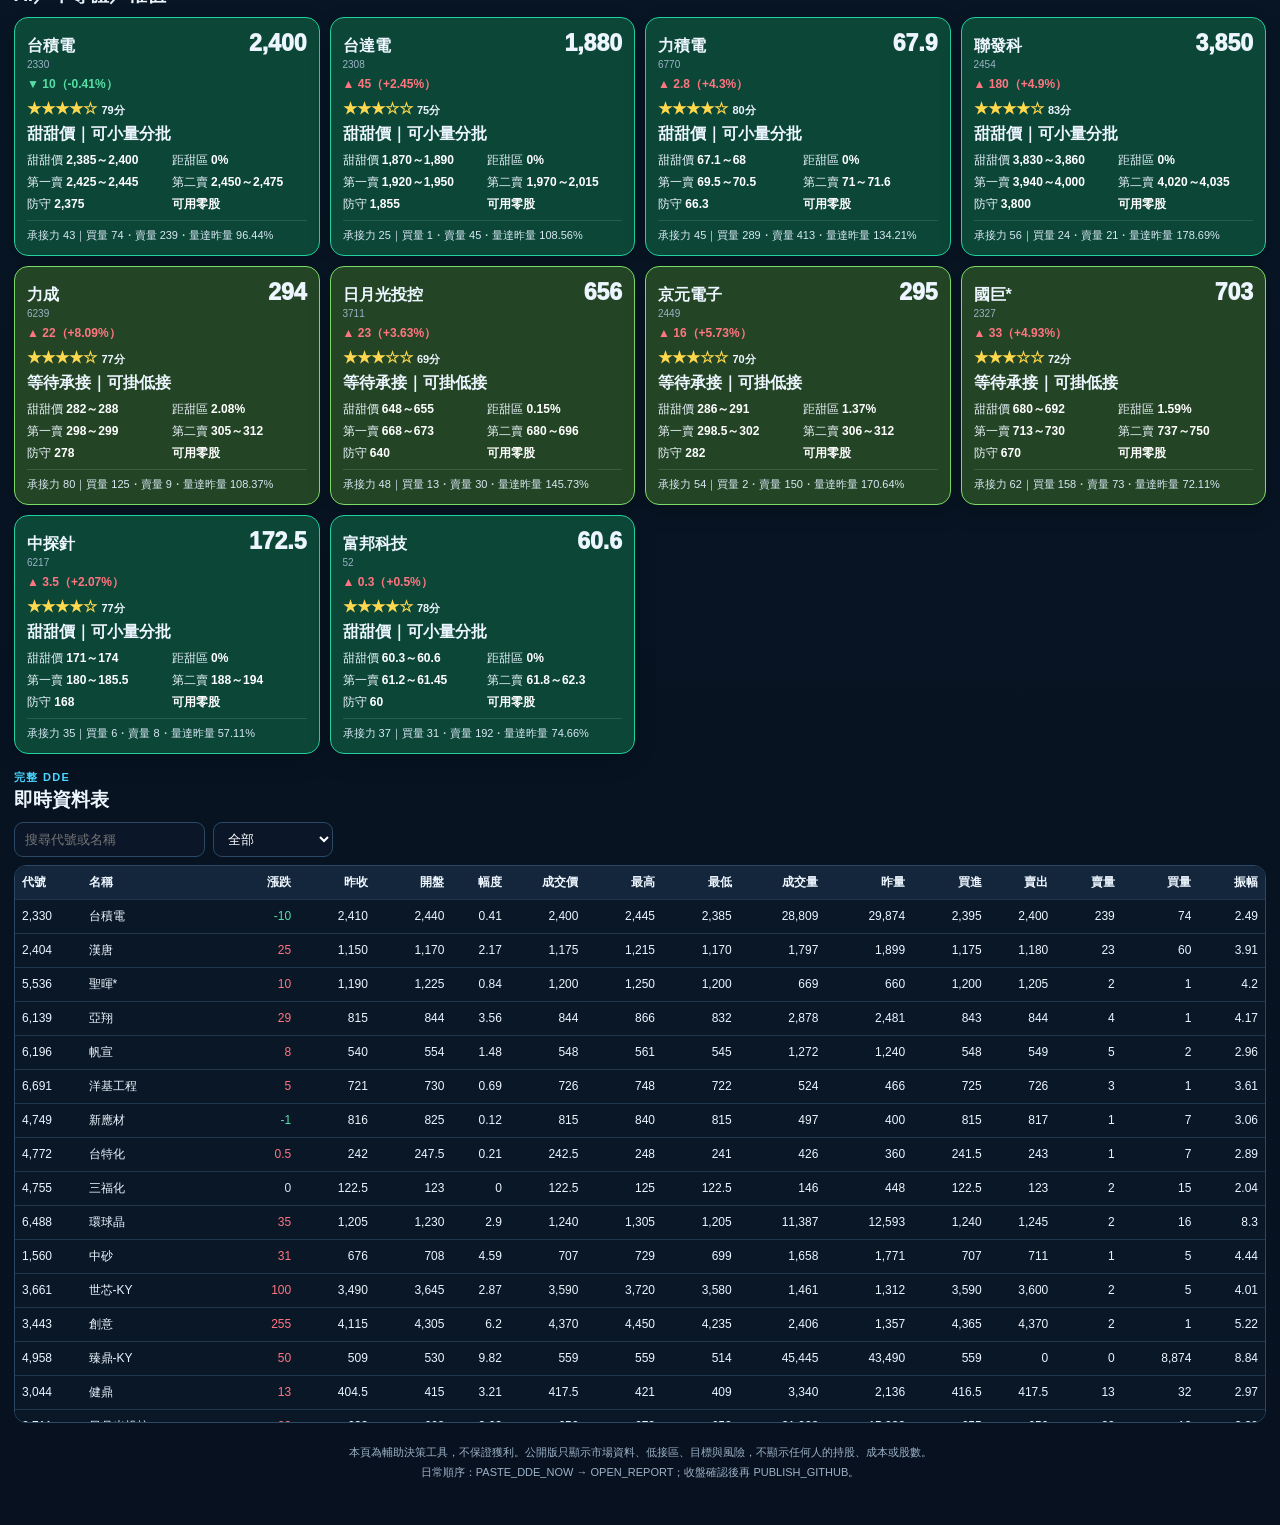
==== commit 55cb55ce: "Mom AI Report V27 update 2026-07-220週三_15-21-02.82" ====
--- a/index.html
+++ b/index.html
@@ -5,7 +5,7 @@
   <meta name="viewport" content="width=device-width,initial-scale=1" />
   <meta name="theme-color" content="#07111f" />
   <title>Mom AI Report｜即時低接雷達</title>
-  <link rel="stylesheet" href="styles.css?v=27.0.1" />
+  <link rel="stylesheet" href="styles.css?v=27.2.0" />
 </head>
 <body>
 <header>
@@ -44,6 +44,15 @@
       <div id="dataQuality" class="heroValue smallValue">檢查中</div>
       <div id="dataQualityNote" class="heroNote">價格、量、買賣盤會影響判讀品質。</div>
     </article>
+  </section>
+
+
+  <section class="section closeBrief">
+    <div class="sectionTitleRow"><div><div class="kicker">07/22 收盤確認</div><h2>明日盤前重點</h2></div></div>
+    <div class="noticeGrid">
+      <article class="warning blue"><b>盤勢：</b>PCB／ABF、記憶體、AI伺服器多檔漲停，但台積電收2400、台達電收1880，權值尾盤承接分歧。</article>
+      <article class="warning"><b>執行：</b>台積電先看2385～2400；聯茂363～368；台達電1870～1890。漲停股隔日不直接追，等第一次回測與量縮承接。</article>
+    </div>
   </section>
 
   <section class="section">
